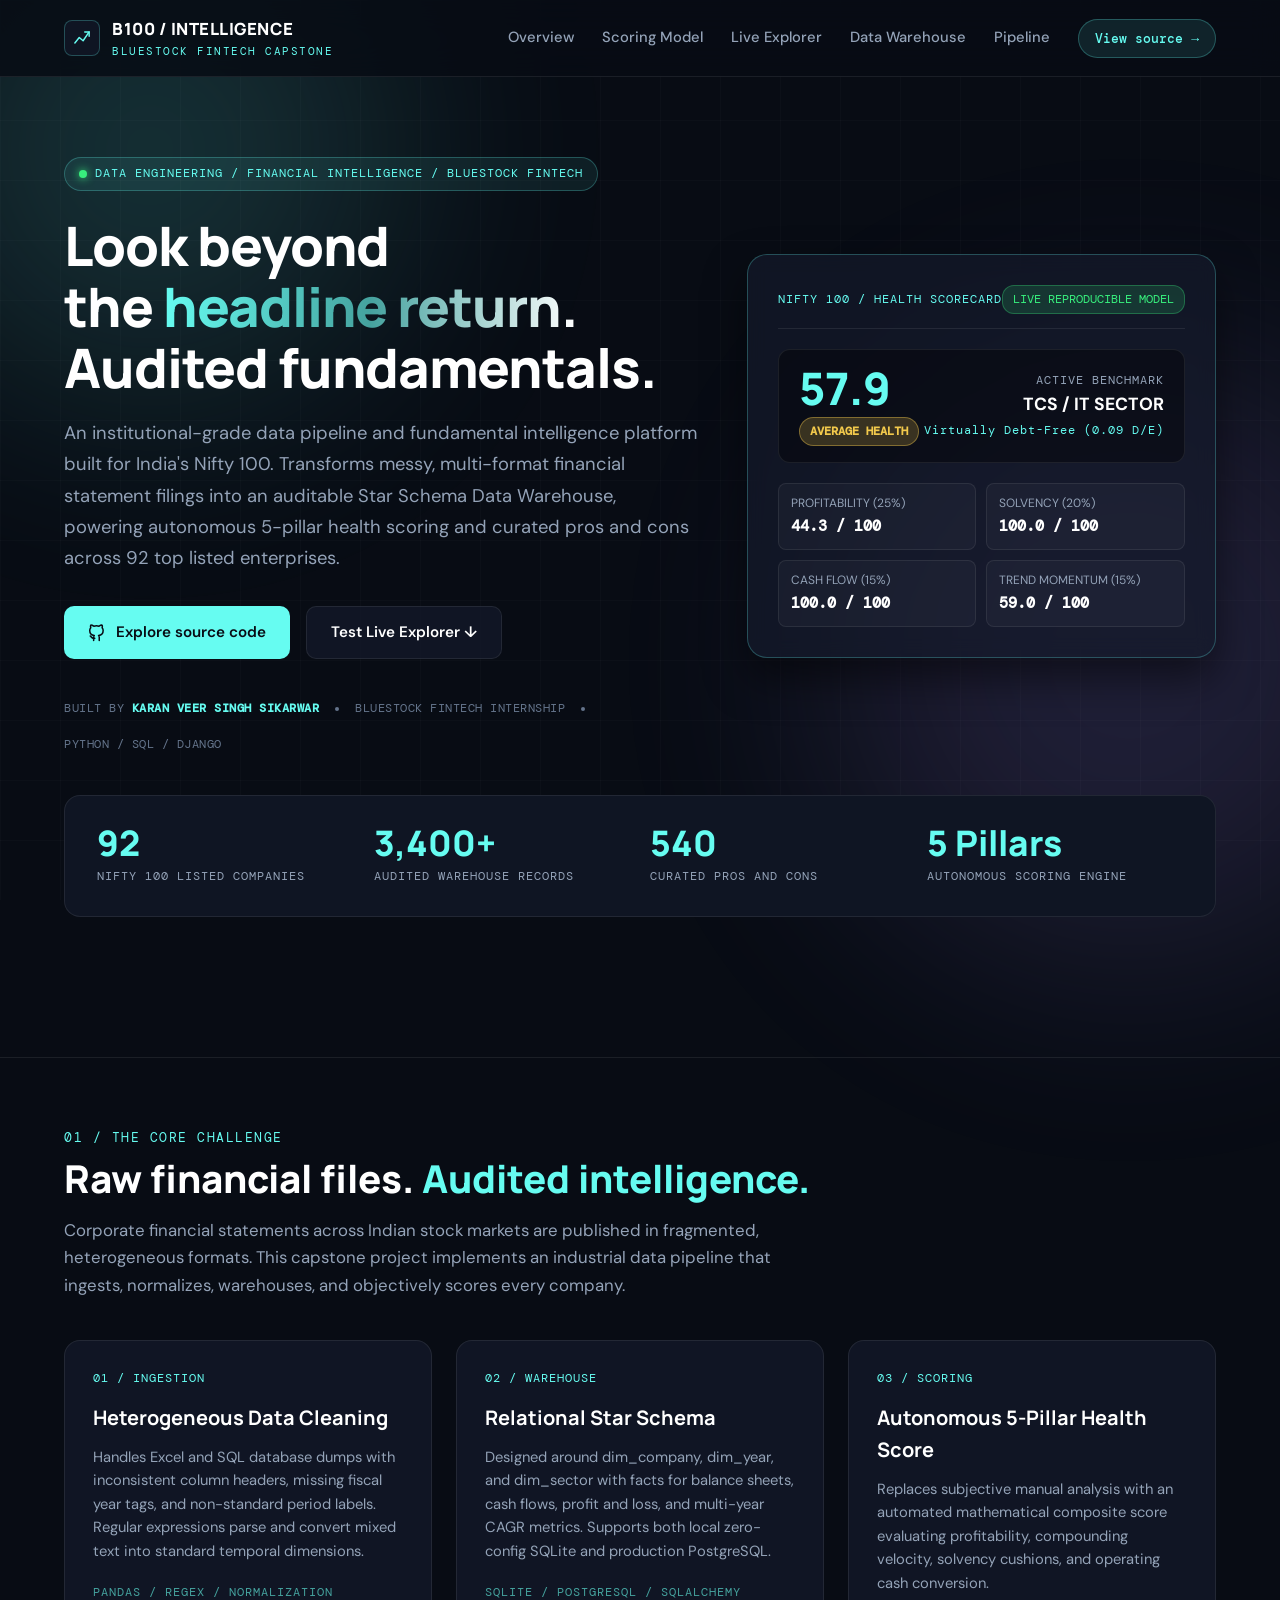
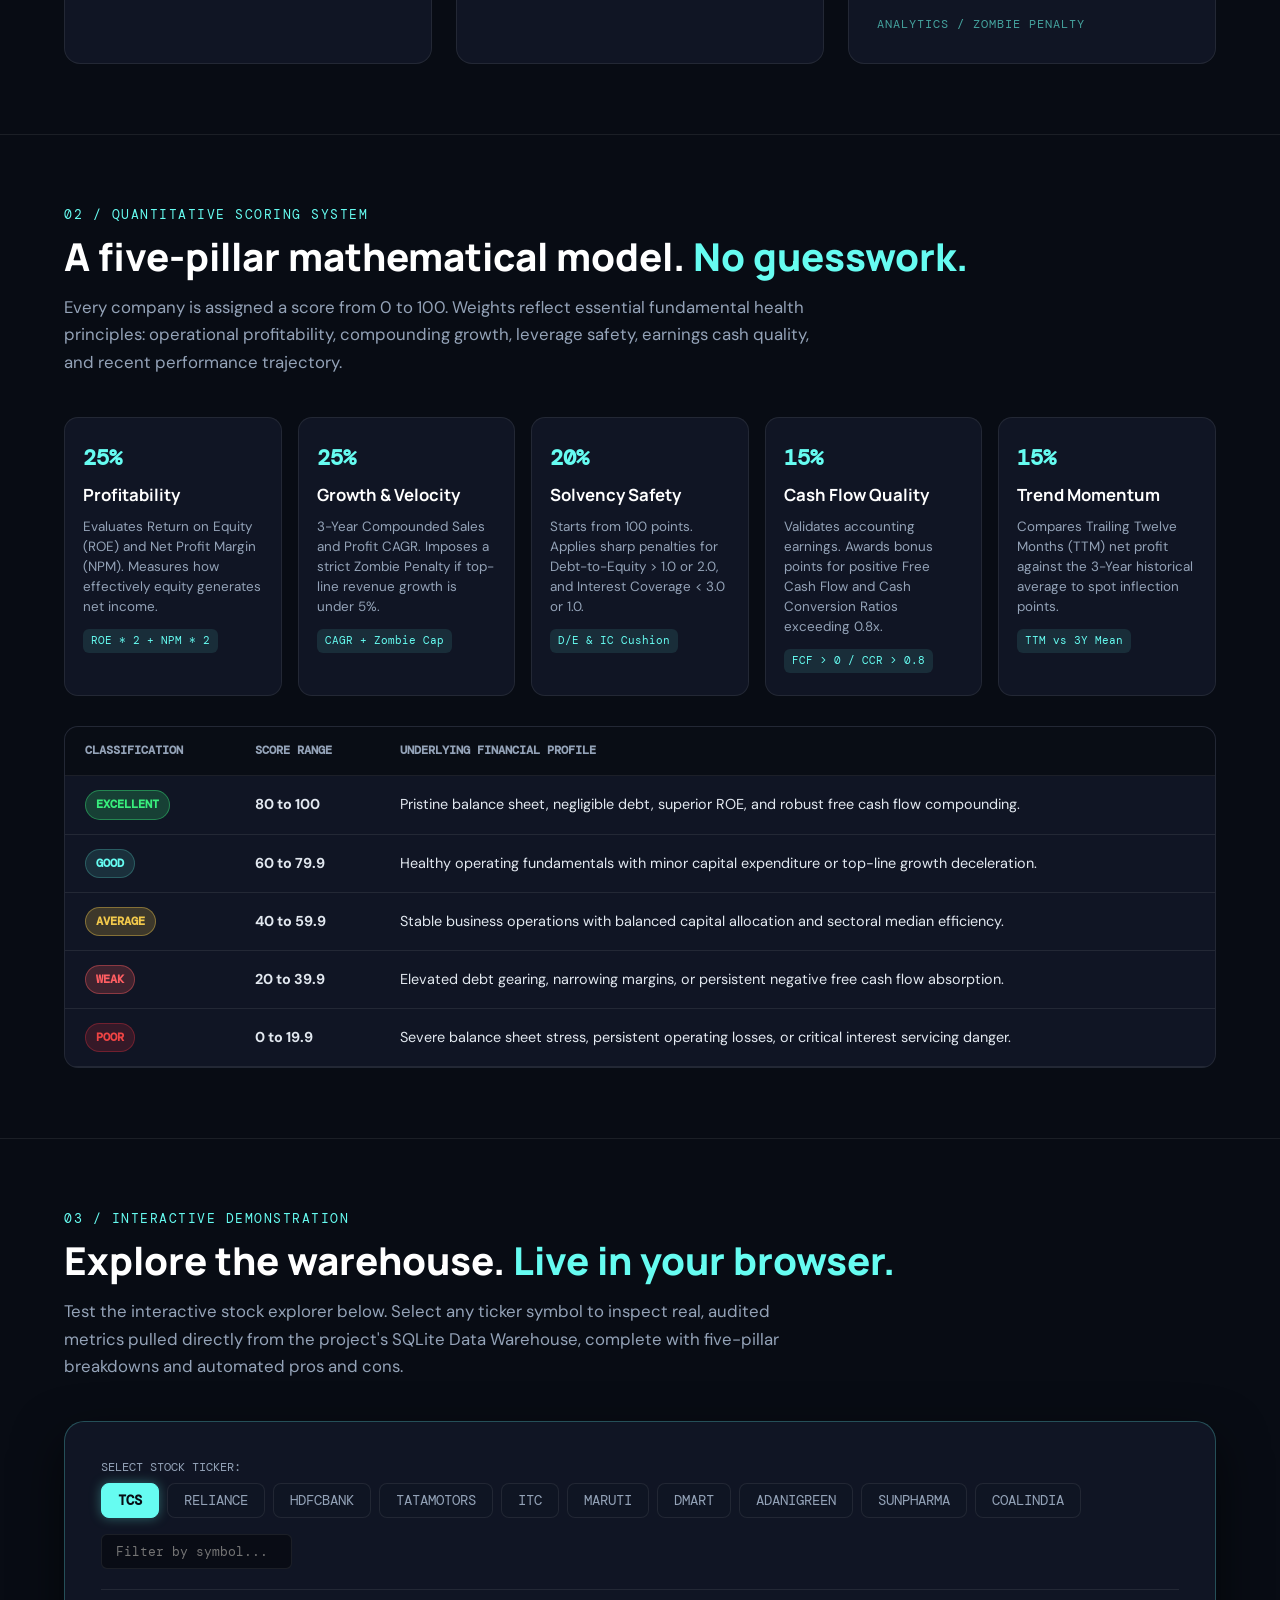
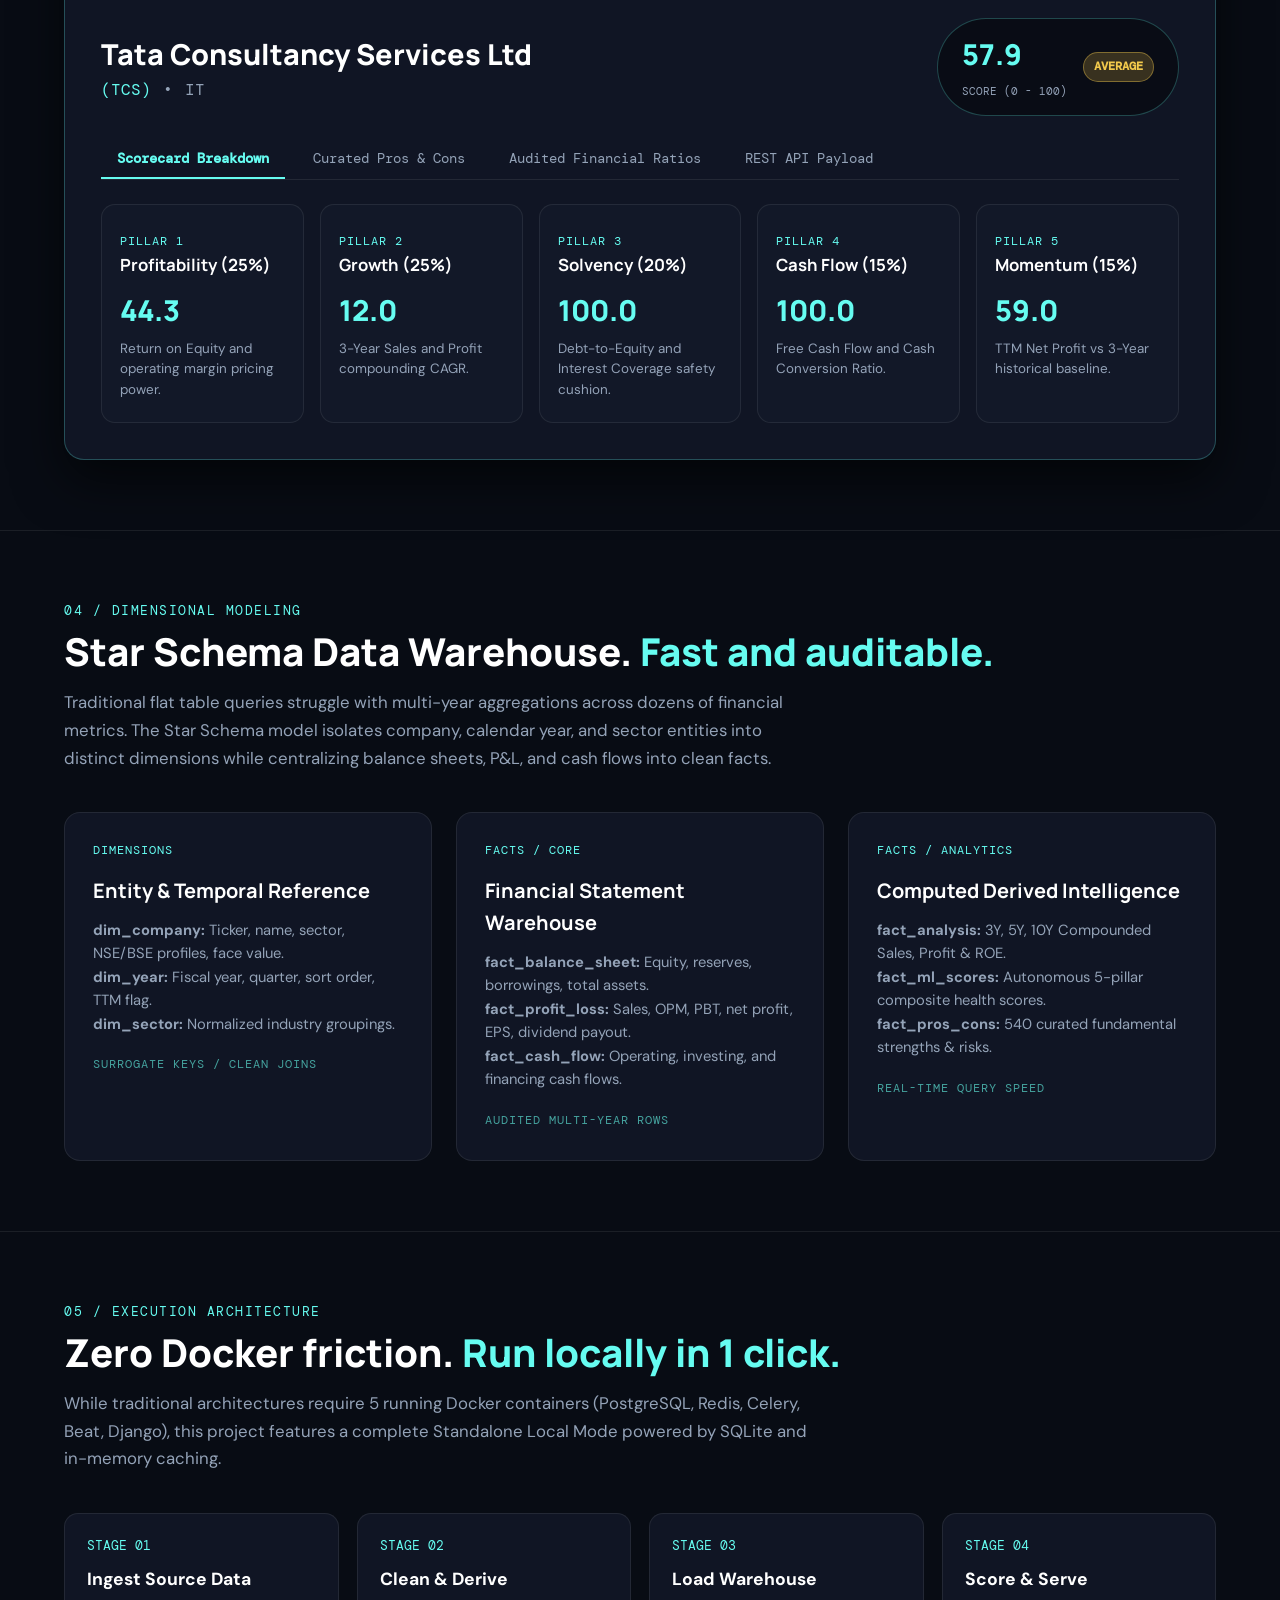
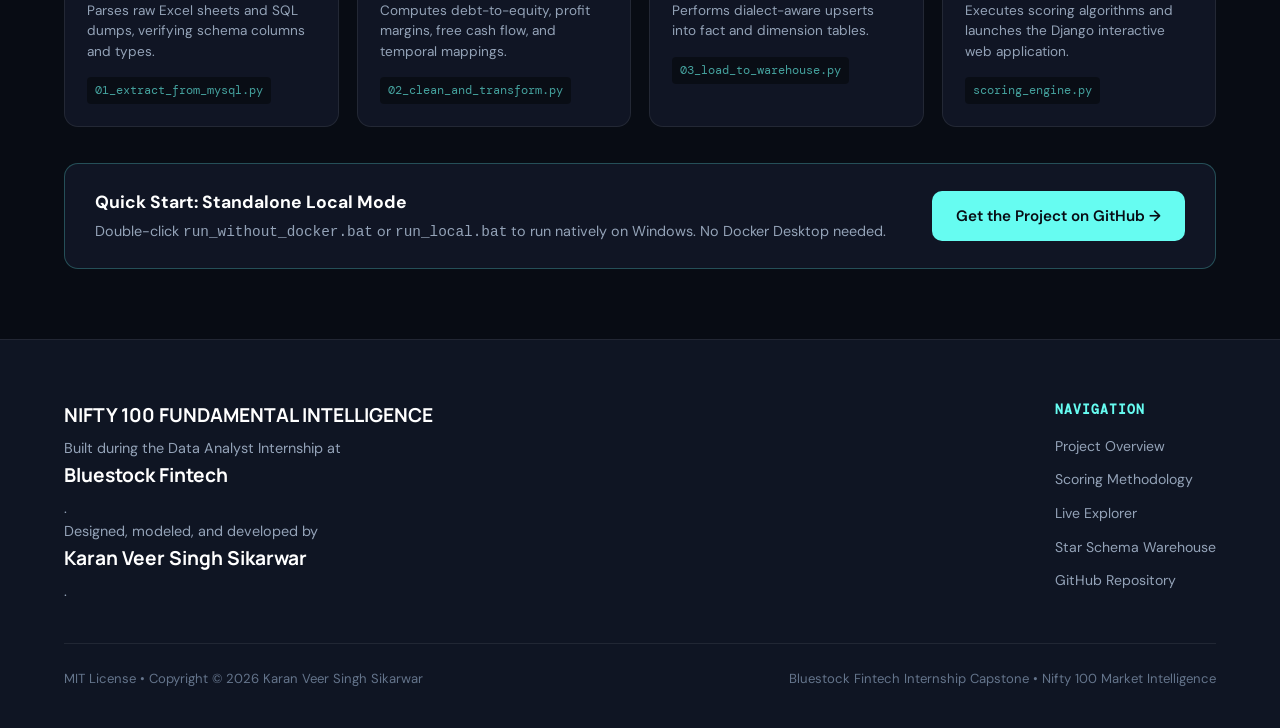
==== index.html @ 09018809 "Add project showcase website with live interactive stock explorer and documentation" ====
<!doctype html>
<html lang="en">
<head>
  <meta charset="utf-8">
  <meta name="viewport" content="width=device-width, initial-scale=1">
  <meta name="theme-color" content="#080c14">
  <meta name="description" content="An institutional-grade data engineering, fundamental analysis, and automated health-scoring platform for Nifty 100 listed companies. Built during the Data Analyst Internship at Bluestock Fintech.">
  <meta property="og:title" content="Nifty 100 Fundamental Intelligence | Karan Veer Singh Sikarwar">
  <meta property="og:description" content="From raw financial statements to audited Star Schema warehouse metrics and autonomous 5-pillar health scoring for top Indian enterprises.">
  <meta property="og:type" content="website">
  <title>Nifty 100 Fundamental Intelligence | Karan Veer Singh Sikarwar</title>
  
  <link rel="icon" type="image/svg+xml" href="favicon.svg">
  <link rel="preconnect" href="https://fonts.googleapis.com">
  <link rel="preconnect" href="https://fonts.gstatic.com" crossorigin>
  <link href="https://fonts.googleapis.com/css2?family=DM+Mono:wght@400;500;700&family=DM+Sans:wght@400;500;600;700&family=Manrope:wght@400;500;600;700;800&display=swap" rel="stylesheet">
  <link rel="stylesheet" href="styles.css">
  <script defer src="script.js"></script>
</head>
<body>
  <div class="ambient ambient-one" aria-hidden="true"></div>
  <div class="ambient ambient-two" aria-hidden="true"></div>
  <div class="grid-overlay" aria-hidden="true"></div>

  <!-- Header -->
  <header class="site-header">
    <div class="shell header-inner">
      <a class="brand" href="#top" aria-label="B100 Intelligence Home">
        <span class="brand-mark" aria-hidden="true">
          <svg viewBox="0 0 40 40" fill="none">
            <path d="M7 29L15 19L22 25L33 9" stroke="currentColor" stroke-width="2.6" stroke-linecap="round" stroke-linejoin="round"/>
            <path d="M25 9H33V17" stroke="currentColor" stroke-width="2.6" stroke-linecap="round" stroke-linejoin="round"/>
          </svg>
        </span>
        <span class="brand-copy">
          <strong>B100 / INTELLIGENCE</strong>
          <small>BLUESTOCK FINTECH CAPSTONE</small>
        </span>
      </a>

      <button class="menu-toggle" type="button" aria-expanded="false" aria-label="Open navigation">
        <span></span><span></span>
      </button>

      <nav id="main-nav" class="main-nav" aria-label="Main navigation">
        <a href="#overview">Overview</a>
        <a href="#scoring">Scoring Model</a>
        <a href="#demo">Live Explorer</a>
        <a href="#warehouse">Data Warehouse</a>
        <a href="#pipeline">Pipeline</a>
        <a class="nav-cta" href="https://github.com/karanveersingh05/Nifty-100-Fundamental-Intelligence" target="_blank" rel="noopener noreferrer">
          View source <span>&rarr;</span>
        </a>
      </nav>
    </div>
  </header>

  <main id="top">
    <!-- Hero Section -->
    <section class="hero">
      <div class="shell hero-grid">
        <div class="hero-copy">
          <div class="eyebrow">
            <span class="status-dot"></span>
            DATA ENGINEERING / FINANCIAL INTELLIGENCE / BLUESTOCK FINTECH
          </div>

          <h1>Look beyond<br>the <em>headline return.</em><br>Audited fundamentals.</h1>

          <p class="hero-lede">
            An institutional-grade data pipeline and fundamental intelligence platform built for India's Nifty 100.
            Transforms messy, multi-format financial statement filings into an auditable Star Schema Data Warehouse,
            powering autonomous 5-pillar health scoring and curated pros and cons across 92 top listed enterprises.
          </p>

          <div class="hero-actions">
            <a class="button button-primary" href="https://github.com/karanveersingh05/Nifty-100-Fundamental-Intelligence" target="_blank" rel="noopener noreferrer">
              <svg width="18" height="18" viewBox="0 0 24 24" fill="none" stroke="currentColor" stroke-width="2" stroke-linecap="round" stroke-linejoin="round" aria-hidden="true">
                <path d="M9 19c-4.3 1.3-4.3-2.5-6-3m12 6v-3.9a3.4 3.4 0 0 0-.9-2.7c3-.3 6.1-1.5 6.1-6.7a5.2 5.2 0 0 0-1.4-3.6 4.8 4.8 0 0 0-.1-3.6s-1.2-.4-3.9 1.4a13.5 13.5 0 0 0-7.1 0C5 1.1 3.8 1.5 3.8 1.5a4.8 4.8 0 0 0-.1 3.6 5.2 5.2 0 0 0-1.4 3.6c0 5.2 3.1 6.4 6.1 6.7a3.4 3.4 0 0 0-.9 2.7V22"/>
              </svg>
              Explore source code
            </a>
            <a class="button button-secondary" href="#demo">
              Test Live Explorer &darr;
            </a>
          </div>

          <div class="hero-meta">
            <span>BUILT BY <strong>KARAN VEER SINGH SIKARWAR</strong></span>
            <span class="meta-divider"></span>
            <span>BLUESTOCK FINTECH INTERNSHIP</span>
            <span class="meta-divider"></span>
            <span>PYTHON / SQL / DJANGO</span>
          </div>
        </div>

        <!-- Hero Visual Preview -->
        <div class="hero-visual" aria-label="Interactive preview card">
          <div class="visual-header">
            <span class="visual-tag">NIFTY 100 / HEALTH SCORECARD</span>
            <span class="visual-badge">LIVE REPRODUCIBLE MODEL</span>
          </div>

          <div class="visual-score-box">
            <div>
              <div class="score-number">57.9</div>
              <span class="label-badge label-average" style="margin-top: 6px;">AVERAGE HEALTH</span>
            </div>
            <div class="score-details" style="text-align: right;">
              <small>ACTIVE BENCHMARK</small>
              <strong>TCS / IT SECTOR</strong>
              <small style="color: var(--accent-cyan); margin-top: 4px;">Virtually Debt-Free (0.09 D/E)</small>
            </div>
          </div>

          <div class="visual-pillars">
            <div class="visual-pillar-item">
              <span>PROFITABILITY (25%)</span>
              <strong>44.3 / 100</strong>
            </div>
            <div class="visual-pillar-item">
              <span>SOLVENCY (20%)</span>
              <strong>100.0 / 100</strong>
            </div>
            <div class="visual-pillar-item">
              <span>CASH FLOW (15%)</span>
              <strong>100.0 / 100</strong>
            </div>
            <div class="visual-pillar-item">
              <span>TREND MOMENTUM (15%)</span>
              <strong>59.0 / 100</strong>
            </div>
          </div>
        </div>
      </div>

      <!-- Proof Strip -->
      <div class="shell">
        <div class="proof-strip">
          <div class="proof-item">
            <strong>92</strong>
            <span>Nifty 100 Listed Companies</span>
          </div>
          <div class="proof-item">
            <strong>3,400+</strong>
            <span>Audited Warehouse Records</span>
          </div>
          <div class="proof-item">
            <strong>540</strong>
            <span>Curated Pros and Cons</span>
          </div>
          <div class="proof-item">
            <strong>5 Pillars</strong>
            <span>Autonomous Scoring Engine</span>
          </div>
        </div>
      </div>
    </section>

    <!-- Section 01: Overview / The Idea -->
    <section id="overview" class="section">
      <div class="shell">
        <span class="section-kicker">01 / The Core Challenge</span>
        <h2 class="section-title">Raw financial files. <em>Audited intelligence.</em></h2>
        <p class="section-intro">
          Corporate financial statements across Indian stock markets are published in fragmented, heterogeneous formats.
          This capstone project implements an industrial data pipeline that ingests, normalizes, warehouses, and objectively scores every company.
        </p>

        <div class="cards-grid">
          <article class="info-card">
            <div class="card-num">01 / INGESTION</div>
            <h3>Heterogeneous Data Cleaning</h3>
            <p>
              Handles Excel and SQL database dumps with inconsistent column headers, missing fiscal year tags, and non-standard period labels.
              Regular expressions parse and convert mixed text into standard temporal dimensions.
            </p>
            <span class="card-foot">PANDAS / REGEX / NORMALIZATION</span>
          </article>

          <article class="info-card">
            <div class="card-num">02 / WAREHOUSE</div>
            <h3>Relational Star Schema</h3>
            <p>
              Designed around dim_company, dim_year, and dim_sector with facts for balance sheets, cash flows, profit and loss, and multi-year CAGR metrics.
              Supports both local zero-config SQLite and production PostgreSQL.
            </p>
            <span class="card-foot">SQLITE / POSTGRESQL / SQLALCHEMY</span>
          </article>

          <article class="info-card">
            <div class="card-num">03 / SCORING</div>
            <h3>Autonomous 5-Pillar Health Score</h3>
            <p>
              Replaces subjective manual analysis with an automated mathematical composite score evaluating profitability, compounding velocity, solvency cushions, and operating cash conversion.
            </p>
            <span class="card-foot">ANALYTICS / ZOMBIE PENALTY</span>
          </article>
        </div>
      </div>
    </section>

    <!-- Section 02: Scoring Model -->
    <section id="scoring" class="section">
      <div class="shell">
        <span class="section-kicker">02 / Quantitative Scoring System</span>
        <h2 class="section-title">A five-pillar mathematical model. <em>No guesswork.</em></h2>
        <p class="section-intro">
          Every company is assigned a score from 0 to 100. Weights reflect essential fundamental health principles:
          operational profitability, compounding growth, leverage safety, earnings cash quality, and recent performance trajectory.
        </p>

        <div class="pillars-showcase">
          <div class="pillar-card">
            <div class="pillar-weight">25%</div>
            <h4>Profitability</h4>
            <p>Evaluates Return on Equity (ROE) and Net Profit Margin (NPM). Measures how effectively equity generates net income.</p>
            <span class="pillar-badge">ROE * 2 + NPM * 2</span>
          </div>

          <div class="pillar-card">
            <div class="pillar-weight">25%</div>
            <h4>Growth & Velocity</h4>
            <p>3-Year Compounded Sales and Profit CAGR. Imposes a strict Zombie Penalty if top-line revenue growth is under 5%.</p>
            <span class="pillar-badge">CAGR + Zombie Cap</span>
          </div>

          <div class="pillar-card">
            <div class="pillar-weight">20%</div>
            <h4>Solvency Safety</h4>
            <p>Starts from 100 points. Applies sharp penalties for Debt-to-Equity &gt; 1.0 or 2.0, and Interest Coverage &lt; 3.0 or 1.0.</p>
            <span class="pillar-badge">D/E &amp; IC Cushion</span>
          </div>

          <div class="pillar-card">
            <div class="pillar-weight">15%</div>
            <h4>Cash Flow Quality</h4>
            <p>Validates accounting earnings. Awards bonus points for positive Free Cash Flow and Cash Conversion Ratios exceeding 0.8x.</p>
            <span class="pillar-badge">FCF &gt; 0 / CCR &gt; 0.8</span>
          </div>

          <div class="pillar-card">
            <div class="pillar-weight">15%</div>
            <h4>Trend Momentum</h4>
            <p>Compares Trailing Twelve Months (TTM) net profit against the 3-Year historical average to spot inflection points.</p>
            <span class="pillar-badge">TTM vs 3Y Mean</span>
          </div>
        </div>

        <!-- Classification Table -->
        <div class="bands-table-shell">
          <table class="bands-table">
            <thead>
              <tr>
                <th>Classification</th>
                <th>Score Range</th>
                <th>Underlying Financial Profile</th>
              </tr>
            </thead>
            <tbody>
              <tr>
                <td><span class="label-badge label-excellent">EXCELLENT</span></td>
                <td><strong>80 to 100</strong></td>
                <td>Pristine balance sheet, negligible debt, superior ROE, and robust free cash flow compounding.</td>
              </tr>
              <tr>
                <td><span class="label-badge label-good">GOOD</span></td>
                <td><strong>60 to 79.9</strong></td>
                <td>Healthy operating fundamentals with minor capital expenditure or top-line growth deceleration.</td>
              </tr>
              <tr>
                <td><span class="label-badge label-average">AVERAGE</span></td>
                <td><strong>40 to 59.9</strong></td>
                <td>Stable business operations with balanced capital allocation and sectoral median efficiency.</td>
              </tr>
              <tr>
                <td><span class="label-badge label-weak">WEAK</span></td>
                <td><strong>20 to 39.9</strong></td>
                <td>Elevated debt gearing, narrowing margins, or persistent negative free cash flow absorption.</td>
              </tr>
              <tr>
                <td><span class="label-badge label-poor">POOR</span></td>
                <td><strong>0 to 19.9</strong></td>
                <td>Severe balance sheet stress, persistent operating losses, or critical interest servicing danger.</td>
              </tr>
            </tbody>
          </table>
        </div>
      </div>
    </section>

    <!-- Section 03: Live Explorer & Demo -->
    <section id="demo" class="section">
      <div class="shell">
        <span class="section-kicker">03 / Interactive Demonstration</span>
        <h2 class="section-title">Explore the warehouse. <em>Live in your browser.</em></h2>
        <p class="section-intro">
          Test the interactive stock explorer below. Select any ticker symbol to inspect real, audited metrics pulled directly
          from the project's SQLite Data Warehouse, complete with five-pillar breakdowns and automated pros and cons.
        </p>

        <div class="explorer-box">
          <div class="explorer-controls">
            <div>
              <span style="font-family: var(--font-mono); font-size: 0.75rem; color: var(--text-muted); display: block; margin-bottom: 6px;">SELECT STOCK TICKER:</span>
              <div class="stock-selector-buttons">
                <button type="button" class="stock-btn is-active" data-symbol="TCS">TCS</button>
                <button type="button" class="stock-btn" data-symbol="RELIANCE">RELIANCE</button>
                <button type="button" class="stock-btn" data-symbol="HDFCBANK">HDFCBANK</button>
                <button type="button" class="stock-btn" data-symbol="TATAMOTORS">TATAMOTORS</button>
                <button type="button" class="stock-btn" data-symbol="ITC">ITC</button>
                <button type="button" class="stock-btn" data-symbol="MARUTI">MARUTI</button>
                <button type="button" class="stock-btn" data-symbol="DMART">DMART</button>
                <button type="button" class="stock-btn" data-symbol="ADANIGREEN">ADANIGREEN</button>
                <button type="button" class="stock-btn" data-symbol="SUNPHARMA">SUNPHARMA</button>
                <button type="button" class="stock-btn" data-symbol="COALINDIA">COALINDIA</button>
              </div>
            </div>
            <div>
              <input type="text" id="stock-quick-search" placeholder="Filter by symbol..." style="background: rgba(0,0,0,0.4); border: 1px solid var(--border-subtle); color: #fff; padding: 8px 14px; border-radius: 6px; font-family: var(--font-mono); font-size: 0.8rem;">
            </div>
          </div>

          <!-- Stock Dynamic Header -->
          <div class="stock-headline">
            <div class="stock-title">
              <h3 id="stock-name">Tata Consultancy Services Ltd</h3>
              <div>
                <span id="stock-symbol">(TCS)</span>
                <span style="color: var(--text-muted); margin: 0 8px;">&bull;</span>
                <span id="stock-sector" style="color: var(--text-muted);">IT</span>
              </div>
            </div>
            <div class="stock-score-chip">
              <div>
                <div class="chip-val" id="stock-score">57.9</div>
                <span style="font-family: var(--font-mono); font-size: 0.7rem; color: var(--text-muted);">SCORE (0 - 100)</span>
              </div>
              <div>
                <span id="stock-badge" class="label-badge label-average">AVERAGE</span>
              </div>
            </div>
          </div>

          <!-- Tabs -->
          <div class="explorer-tabs">
            <button type="button" class="tab-btn is-active" data-tab="scorecard">Scorecard Breakdown</button>
            <button type="button" class="tab-btn" data-tab="proscons">Curated Pros &amp; Cons</button>
            <button type="button" class="tab-btn" data-tab="metrics">Audited Financial Ratios</button>
            <button type="button" class="tab-btn" data-tab="json">REST API Payload</button>
          </div>

          <!-- Tab 1: Scorecard -->
          <div id="pane-scorecard" class="tab-pane is-active">
            <div class="pillars-showcase" style="margin-bottom: 0;">
              <div class="pillar-card">
                <span class="card-num">PILLAR 1</span>
                <h4>Profitability (25%)</h4>
                <div style="font-family: var(--font-heading); font-size: 1.8rem; font-weight: 800; color: var(--accent-cyan);" id="score-prof">44.3</div>
                <p style="margin-top: 6px;">Return on Equity and operating margin pricing power.</p>
              </div>

              <div class="pillar-card">
                <span class="card-num">PILLAR 2</span>
                <h4>Growth (25%)</h4>
                <div style="font-family: var(--font-heading); font-size: 1.8rem; font-weight: 800; color: var(--accent-cyan);" id="score-grow">12.0</div>
                <p style="margin-top: 6px;">3-Year Sales and Profit compounding CAGR.</p>
              </div>

              <div class="pillar-card">
                <span class="card-num">PILLAR 3</span>
                <h4>Solvency (20%)</h4>
                <div style="font-family: var(--font-heading); font-size: 1.8rem; font-weight: 800; color: var(--accent-cyan);" id="score-lev">100.0</div>
                <p style="margin-top: 6px;">Debt-to-Equity and Interest Coverage safety cushion.</p>
              </div>

              <div class="pillar-card">
                <span class="card-num">PILLAR 4</span>
                <h4>Cash Flow (15%)</h4>
                <div style="font-family: var(--font-heading); font-size: 1.8rem; font-weight: 800; color: var(--accent-cyan);" id="score-cash">100.0</div>
                <p style="margin-top: 6px;">Free Cash Flow and Cash Conversion Ratio.</p>
              </div>

              <div class="pillar-card">
                <span class="card-num">PILLAR 5</span>
                <h4>Momentum (15%)</h4>
                <div style="font-family: var(--font-heading); font-size: 1.8rem; font-weight: 800; color: var(--accent-cyan);" id="score-trend">59.0</div>
                <p style="margin-top: 6px;">TTM Net Profit vs 3-Year historical baseline.</p>
              </div>
            </div>
          </div>

          <!-- Tab 2: Pros & Cons -->
          <div id="pane-proscons" class="tab-pane">
            <div class="pro-con-grid">
              <div class="pro-column">
                <h4>Fundamental Strengths (Pros)</h4>
                <ul id="pros-list" class="pro-con-list">
                  <!-- Populated dynamically via JS -->
                </ul>
              </div>
              <div class="con-column">
                <h4>Fundamental Risks (Cons)</h4>
                <ul id="cons-list" class="pro-con-list">
                  <!-- Populated dynamically via JS -->
                </ul>
              </div>
            </div>
          </div>

          <!-- Tab 3: Audited Metrics -->
          <div id="pane-metrics" class="tab-pane">
            <div class="metrics-grid-row">
              <div class="metric-box">
                <small>Gross Sales Revenue</small>
                <strong id="metric-sales">₹240,893 Cr</strong>
              </div>
              <div class="metric-box">
                <small>Net Annual Profit</small>
                <strong id="metric-profit">₹46,099 Cr</strong>
              </div>
              <div class="metric-box">
                <small>Net Profit Margin</small>
                <strong id="metric-npm">19.1%</strong>
              </div>
              <div class="metric-box">
                <small>Debt to Equity Ratio</small>
                <strong id="metric-dte">0.09</strong>
              </div>
            </div>
            <p style="font-size: 0.85rem; color: var(--text-muted); font-family: var(--font-mono); margin-bottom: 0;">
              Audited data directly reconciles with fact_balance_sheet, fact_profit_loss, and fact_cash_flow.
            </p>
          </div>

          <!-- Tab 4: JSON API -->
          <div id="pane-json" class="tab-pane">
            <pre class="code-preview"><code id="json-preview">{/* Dynamic API Response */}</code></pre>
          </div>
        </div>
      </div>
    </section>

    <!-- Section 04: Data Warehouse Architecture -->
    <section id="warehouse" class="section">
      <div class="shell">
        <span class="section-kicker">04 / Dimensional Modeling</span>
        <h2 class="section-title">Star Schema Data Warehouse. <em>Fast and auditable.</em></h2>
        <p class="section-intro">
          Traditional flat table queries struggle with multi-year aggregations across dozens of financial metrics.
          The Star Schema model isolates company, calendar year, and sector entities into distinct dimensions while centralizing balance sheets, P&amp;L, and cash flows into clean facts.
        </p>

        <div class="cards-grid">
          <article class="info-card">
            <div class="card-num">DIMENSIONS</div>
            <h3>Entity &amp; Temporal Reference</h3>
            <p>
              <strong>dim_company:</strong> Ticker, name, sector, NSE/BSE profiles, face value.<br>
              <strong>dim_year:</strong> Fiscal year, quarter, sort order, TTM flag.<br>
              <strong>dim_sector:</strong> Normalized industry groupings.
            </p>
            <span class="card-foot">SURROGATE KEYS / CLEAN JOINS</span>
          </article>

          <article class="info-card">
            <div class="card-num">FACTS / CORE</div>
            <h3>Financial Statement Warehouse</h3>
            <p>
              <strong>fact_balance_sheet:</strong> Equity, reserves, borrowings, total assets.<br>
              <strong>fact_profit_loss:</strong> Sales, OPM, PBT, net profit, EPS, dividend payout.<br>
              <strong>fact_cash_flow:</strong> Operating, investing, and financing cash flows.
            </p>
            <span class="card-foot">AUDITED MULTI-YEAR ROWS</span>
          </article>

          <article class="info-card">
            <div class="card-num">FACTS / ANALYTICS</div>
            <h3>Computed Derived Intelligence</h3>
            <p>
              <strong>fact_analysis:</strong> 3Y, 5Y, 10Y Compounded Sales, Profit &amp; ROE.<br>
              <strong>fact_ml_scores:</strong> Autonomous 5-pillar composite health scores.<br>
              <strong>fact_pros_cons:</strong> 540 curated fundamental strengths &amp; risks.
            </p>
            <span class="card-foot">REAL-TIME QUERY SPEED</span>
          </article>
        </div>
      </div>
    </section>

    <!-- Section 05: Pipeline & Dual Run Modes -->
    <section id="pipeline" class="section">
      <div class="shell">
        <span class="section-kicker">05 / Execution Architecture</span>
        <h2 class="section-title">Zero Docker friction. <em>Run locally in 1 click.</em></h2>
        <p class="section-intro">
          While traditional architectures require 5 running Docker containers (PostgreSQL, Redis, Celery, Beat, Django),
          this project features a complete Standalone Local Mode powered by SQLite and in-memory caching.
        </p>

        <div class="pipeline-steps">
          <div class="step-card">
            <div class="step-num">STAGE 01</div>
            <h4>Ingest Source Data</h4>
            <p>Parses raw Excel sheets and SQL dumps, verifying schema columns and types.</p>
            <span class="step-code">01_extract_from_mysql.py</span>
          </div>

          <div class="step-card">
            <div class="step-num">STAGE 02</div>
            <h4>Clean &amp; Derive</h4>
            <p>Computes debt-to-equity, profit margins, free cash flow, and temporal mappings.</p>
            <span class="step-code">02_clean_and_transform.py</span>
          </div>

          <div class="step-card">
            <div class="step-num">STAGE 03</div>
            <h4>Load Warehouse</h4>
            <p>Performs dialect-aware upserts into fact and dimension tables.</p>
            <span class="step-code">03_load_to_warehouse.py</span>
          </div>

          <div class="step-card">
            <div class="step-num">STAGE 04</div>
            <h4>Score &amp; Serve</h4>
            <p>Executes scoring algorithms and launches the Django interactive web application.</p>
            <span class="step-code">scoring_engine.py</span>
          </div>
        </div>

        <div style="margin-top: 36px; background: var(--bg-card); border: 1px solid var(--border-accent); border-radius: 14px; padding: 24px 30px; display: flex; flex-wrap: wrap; align-items: center; justify-content: space-between; gap: 20px;">
          <div>
            <h4 style="color: #fff; margin-bottom: 4px; font-size: 1.1rem;">Quick Start: Standalone Local Mode</h4>
            <p style="color: var(--text-muted); font-size: 0.9rem; margin-bottom: 0;">
              Double-click <code>run_without_docker.bat</code> or <code>run_local.bat</code> to run natively on Windows. No Docker Desktop needed.
            </p>
          </div>
          <a class="button button-primary" href="https://github.com/karanveersingh05/Nifty-100-Fundamental-Intelligence" target="_blank" rel="noopener noreferrer">
            Get the Project on GitHub &rarr;
          </a>
        </div>
      </div>
    </section>
  </main>

  <!-- Footer -->
  <footer class="site-footer">
    <div class="shell">
      <div class="footer-top">
        <div class="footer-brand">
          <strong>NIFTY 100 FUNDAMENTAL INTELLIGENCE</strong>
          <p>
            Built during the Data Analyst Internship at <strong>Bluestock Fintech</strong>.<br>
            Designed, modeled, and developed by <strong>Karan Veer Singh Sikarwar</strong>.
          </p>
        </div>
        <div class="footer-links">
          <h5>Navigation</h5>
          <ul>
            <li><a href="#overview">Project Overview</a></li>
            <li><a href="#scoring">Scoring Methodology</a></li>
            <li><a href="#demo">Live Explorer</a></li>
            <li><a href="#warehouse">Star Schema Warehouse</a></li>
            <li><a href="https://github.com/karanveersingh05/Nifty-100-Fundamental-Intelligence" target="_blank" rel="noopener noreferrer">GitHub Repository</a></li>
          </ul>
        </div>
      </div>

      <div class="footer-bottom">
        <div>MIT License &bull; Copyright &copy; 2026 Karan Veer Singh Sikarwar</div>
        <div>Bluestock Fintech Internship Capstone &bull; Nifty 100 Market Intelligence</div>
      </div>
    </div>
  </footer>
</body>
</html>
---- styles.css ----
:root {
  --bg-primary: #080c14;
  --bg-secondary: #0f1523;
  --bg-card: rgba(20, 27, 43, 0.7);
  --bg-card-hover: rgba(28, 38, 60, 0.85);
  --border-subtle: rgba(255, 255, 255, 0.08);
  --border-accent: rgba(102, 252, 241, 0.25);
  
  --accent-cyan: #66fcf1;
  --accent-teal: #45a29e;
  --accent-green: #38ef7d;
  --accent-gold: #f2c94c;
  --accent-red: #ff5e62;
  --accent-purple: #a78bfa;

  --text-main: #e2e8f0;
  --text-muted: #94a3b8;
  --text-subtle: #64748b;
  --text-light: #ffffff;

  --font-mono: 'DM Mono', monospace;
  --font-sans: 'DM Sans', sans-serif;
  --font-heading: 'Manrope', sans-serif;
}

*, *::before, *::after {
  box-sizing: border-box;
  margin: 0;
  padding: 0;
}

html {
  scroll-behavior: smooth;
  color-scheme: dark;
}

body {
  background-color: var(--bg-primary);
  color: var(--text-main);
  font-family: var(--font-sans);
  line-height: 1.6;
  overflow-x: hidden;
  position: relative;
  min-height: 100vh;
}

/* Ambient Backdrops */
.ambient {
  position: fixed;
  border-radius: 50%;
  pointer-events: none;
  filter: blur(120px);
  z-index: 0;
  opacity: 0.15;
}
.ambient-one {
  width: 500px;
  height: 500px;
  background: var(--accent-cyan);
  top: -100px;
  left: -100px;
}
.ambient-two {
  width: 600px;
  height: 600px;
  background: var(--accent-purple);
  top: 40%;
  right: -150px;
}
.grid-overlay {
  position: fixed;
  top: 0;
  left: 0;
  right: 0;
  bottom: 0;
  background-image: 
    linear-gradient(rgba(255, 255, 255, 0.02) 1px, transparent 1px),
    linear-gradient(90deg, rgba(255, 255, 255, 0.02) 1px, transparent 1px);
  background-size: 60px 60px;
  pointer-events: none;
  z-index: 0;
}

.shell {
  max-width: 1200px;
  margin: 0 auto;
  padding: 0 24px;
  position: relative;
  z-index: 1;
}

/* Header */
.site-header {
  position: sticky;
  top: 0;
  z-index: 100;
  background: rgba(8, 12, 20, 0.85);
  backdrop-filter: blur(16px);
  border-bottom: 1px solid var(--border-subtle);
  padding: 16px 0;
}
.header-inner {
  display: flex;
  align-items: center;
  justify-content: space-between;
}
.brand {
  display: flex;
  align-items: center;
  gap: 12px;
  text-decoration: none;
  color: inherit;
}
.brand-mark {
  width: 36px;
  height: 36px;
  background: var(--bg-secondary);
  border: 1px solid var(--border-accent);
  border-radius: 8px;
  display: flex;
  align-items: center;
  justify-content: center;
  color: var(--accent-cyan);
}
.brand-mark svg {
  width: 22px;
  height: 22px;
}
.brand-copy strong {
  display: block;
  font-family: var(--font-heading);
  font-size: 1.05rem;
  font-weight: 800;
  letter-spacing: 0.5px;
  color: var(--text-light);
}
.brand-copy small {
  display: block;
  font-family: var(--font-mono);
  font-size: 0.68rem;
  letter-spacing: 1.5px;
  color: var(--accent-cyan);
}

.main-nav {
  display: flex;
  align-items: center;
  gap: 28px;
}
.main-nav a {
  text-decoration: none;
  color: var(--text-muted);
  font-size: 0.92rem;
  font-weight: 500;
  transition: color 0.2s;
}
.main-nav a:hover {
  color: var(--accent-cyan);
}
.nav-cta {
  background: rgba(102, 252, 241, 0.1);
  border: 1px solid var(--border-accent);
  color: var(--accent-cyan) !important;
  padding: 8px 16px;
  border-radius: 20px;
  font-family: var(--font-mono);
  font-size: 0.82rem !important;
  font-weight: 600;
  transition: all 0.2s ease;
}
.nav-cta:hover {
  background: var(--accent-cyan);
  color: var(--bg-primary) !important;
  box-shadow: 0 0 16px rgba(102, 252, 241, 0.4);
}

.menu-toggle {
  display: none;
  background: transparent;
  border: 1px solid var(--border-subtle);
  border-radius: 6px;
  padding: 8px;
  cursor: pointer;
  color: var(--text-main);
}
.menu-toggle span {
  display: block;
  width: 20px;
  height: 2px;
  background: currentColor;
  margin: 4px 0;
  transition: 0.2s;
}

/* Hero Section */
.hero {
  padding: 80px 0 60px;
}
.hero-grid {
  display: grid;
  grid-template-columns: 1.15fr 0.85fr;
  gap: 48px;
  align-items: center;
}
.eyebrow {
  display: inline-flex;
  align-items: center;
  gap: 8px;
  background: rgba(102, 252, 241, 0.08);
  border: 1px solid var(--border-accent);
  padding: 6px 14px;
  border-radius: 50px;
  font-family: var(--font-mono);
  font-size: 0.78rem;
  letter-spacing: 1px;
  color: var(--accent-cyan);
  margin-bottom: 24px;
}
.status-dot {
  width: 8px;
  height: 8px;
  background: var(--accent-green);
  border-radius: 50%;
  box-shadow: 0 0 8px var(--accent-green);
}
.hero h1 {
  font-family: var(--font-heading);
  font-size: 3.4rem;
  font-weight: 800;
  line-height: 1.12;
  letter-spacing: -1px;
  color: var(--text-light);
  margin-bottom: 20px;
}
.hero h1 em {
  font-style: normal;
  background: linear-gradient(90deg, var(--accent-cyan), var(--accent-teal), #ffffff);
  -webkit-background-clip: text;
  -webkit-text-fill-color: transparent;
}
.hero-lede {
  font-size: 1.15rem;
  color: var(--text-muted);
  line-height: 1.7;
  margin-bottom: 32px;
}
.hero-actions {
  display: flex;
  flex-wrap: wrap;
  gap: 16px;
  margin-bottom: 40px;
}
.button {
  display: inline-flex;
  align-items: center;
  gap: 10px;
  padding: 13px 24px;
  border-radius: 10px;
  font-size: 0.95rem;
  font-weight: 600;
  text-decoration: none;
  cursor: pointer;
  transition: all 0.25s ease;
}
.button-primary {
  background: var(--accent-cyan);
  color: var(--bg-primary);
}
.button-primary:hover {
  background: #fff;
  box-shadow: 0 0 20px rgba(102, 252, 241, 0.4);
  transform: translateY(-2px);
}
.button-secondary {
  background: var(--bg-card);
  border: 1px solid var(--border-subtle);
  color: var(--text-light);
}
.button-secondary:hover {
  background: var(--bg-card-hover);
  border-color: var(--border-accent);
  transform: translateY(-2px);
}

.hero-meta {
  display: flex;
  flex-wrap: wrap;
  align-items: center;
  gap: 16px;
  font-family: var(--font-mono);
  font-size: 0.78rem;
  color: var(--text-subtle);
  letter-spacing: 0.5px;
}
.meta-divider {
  width: 4px;
  height: 4px;
  background: var(--text-subtle);
  border-radius: 50%;
}
.hero-meta strong {
  color: var(--accent-cyan);
}

/* Hero Visual Card */
.hero-visual {
  background: var(--bg-card);
  border: 1px solid var(--border-accent);
  border-radius: 20px;
  padding: 30px;
  box-shadow: 0 20px 40px rgba(0, 0, 0, 0.5);
  backdrop-filter: blur(10px);
}
.visual-header {
  display: flex;
  justify-content: space-between;
  align-items: center;
  margin-bottom: 20px;
  padding-bottom: 14px;
  border-bottom: 1px solid var(--border-subtle);
}
.visual-tag {
  font-family: var(--font-mono);
  font-size: 0.75rem;
  letter-spacing: 1px;
  color: var(--accent-cyan);
}
.visual-badge {
  font-family: var(--font-mono);
  font-size: 0.75rem;
  background: rgba(56, 239, 125, 0.15);
  border: 1px solid rgba(56, 239, 125, 0.3);
  color: var(--accent-green);
  padding: 4px 10px;
  border-radius: 12px;
}
.visual-score-box {
  display: flex;
  align-items: center;
  justify-content: space-between;
  background: rgba(0, 0, 0, 0.4);
  border-radius: 12px;
  padding: 16px 20px;
  margin-bottom: 20px;
  border: 1px solid var(--border-subtle);
}
.score-number {
  font-family: var(--font-heading);
  font-size: 2.8rem;
  font-weight: 800;
  color: var(--accent-cyan);
  line-height: 1;
}
.score-details small {
  display: block;
  font-family: var(--font-mono);
  font-size: 0.72rem;
  color: var(--text-muted);
  letter-spacing: 1px;
}
.score-details strong {
  font-size: 1.1rem;
  color: #fff;
}
.visual-pillars {
  display: grid;
  grid-template-columns: repeat(2, 1fr);
  gap: 10px;
}
.visual-pillar-item {
  background: rgba(255, 255, 255, 0.03);
  border: 1px solid var(--border-subtle);
  border-radius: 8px;
  padding: 10px 12px;
}
.visual-pillar-item span {
  display: block;
  font-size: 0.75rem;
  color: var(--text-muted);
}
.visual-pillar-item strong {
  font-family: var(--font-mono);
  font-size: 0.95rem;
  color: var(--text-light);
}

/* Proof Strip */
.proof-strip {
  display: grid;
  grid-template-columns: repeat(4, 1fr);
  gap: 20px;
  margin-top: 40px;
  margin-bottom: 80px;
  background: var(--bg-secondary);
  border: 1px solid var(--border-subtle);
  border-radius: 16px;
  padding: 28px 32px;
}
.proof-item strong {
  display: block;
  font-family: var(--font-heading);
  font-size: 2.2rem;
  font-weight: 800;
  color: var(--accent-cyan);
  line-height: 1.1;
}
.proof-item span {
  font-family: var(--font-mono);
  font-size: 0.78rem;
  letter-spacing: 1px;
  color: var(--text-muted);
  text-transform: uppercase;
}

/* Section Common */
.section {
  padding: 70px 0;
  border-top: 1px solid var(--border-subtle);
}
.section-kicker {
  font-family: var(--font-mono);
  font-size: 0.8rem;
  letter-spacing: 1.5px;
  color: var(--accent-cyan);
  text-transform: uppercase;
  display: block;
  margin-bottom: 8px;
}
.section-title {
  font-family: var(--font-heading);
  font-size: 2.4rem;
  font-weight: 800;
  color: var(--text-light);
  line-height: 1.2;
  margin-bottom: 14px;
}
.section-title em {
  font-style: normal;
  color: var(--accent-cyan);
}
.section-intro {
  font-size: 1.05rem;
  color: var(--text-muted);
  max-width: 760px;
  line-height: 1.65;
  margin-bottom: 40px;
}

/* Grid Cards */
.cards-grid {
  display: grid;
  grid-template-columns: repeat(3, 1fr);
  gap: 24px;
}
.info-card {
  background: var(--bg-card);
  border: 1px solid var(--border-subtle);
  border-radius: 16px;
  padding: 28px;
  transition: all 0.25s ease;
  position: relative;
}
.info-card:hover {
  border-color: var(--border-accent);
  transform: translateY(-4px);
  background: var(--bg-card-hover);
}
.card-num {
  font-family: var(--font-mono);
  font-size: 0.75rem;
  color: var(--accent-cyan);
  letter-spacing: 1px;
  margin-bottom: 14px;
}
.info-card h3 {
  font-family: var(--font-heading);
  font-size: 1.25rem;
  font-weight: 700;
  color: var(--text-light);
  margin-bottom: 12px;
}
.info-card p {
  color: var(--text-muted);
  font-size: 0.92rem;
  line-height: 1.6;
}
.card-foot {
  display: inline-block;
  margin-top: 20px;
  font-family: var(--font-mono);
  font-size: 0.72rem;
  letter-spacing: 1px;
  color: var(--accent-teal);
  text-transform: uppercase;
}

/* Scoring Pillars Showcase */
.pillars-showcase {
  display: grid;
  grid-template-columns: repeat(5, 1fr);
  gap: 16px;
  margin-bottom: 30px;
}
.pillar-card {
  background: var(--bg-card);
  border: 1px solid var(--border-subtle);
  border-radius: 14px;
  padding: 22px 18px;
  transition: all 0.2s ease;
}
.pillar-card:hover {
  border-color: var(--accent-cyan);
}
.pillar-weight {
  font-family: var(--font-mono);
  font-size: 1.4rem;
  font-weight: 700;
  color: var(--accent-cyan);
  margin-bottom: 6px;
}
.pillar-card h4 {
  font-family: var(--font-heading);
  font-size: 1.05rem;
  color: var(--text-light);
  margin-bottom: 8px;
}
.pillar-card p {
  font-size: 0.84rem;
  color: var(--text-muted);
  line-height: 1.5;
}
.pillar-badge {
  display: inline-block;
  margin-top: 12px;
  font-family: var(--font-mono);
  font-size: 0.7rem;
  background: rgba(102, 252, 241, 0.1);
  color: var(--accent-cyan);
  padding: 3px 8px;
  border-radius: 6px;
}

/* Classification Table */
.bands-table-shell {
  background: var(--bg-card);
  border: 1px solid var(--border-subtle);
  border-radius: 14px;
  overflow: hidden;
  margin-top: 24px;
}
.bands-table {
  width: 100%;
  border-collapse: collapse;
  font-size: 0.9rem;
}
.bands-table th, .bands-table td {
  padding: 14px 20px;
  text-align: left;
  border-bottom: 1px solid var(--border-subtle);
}
.bands-table th {
  background: rgba(0, 0, 0, 0.4);
  font-family: var(--font-mono);
  font-size: 0.78rem;
  color: var(--text-muted);
  text-transform: uppercase;
}
.label-badge {
  display: inline-block;
  font-family: var(--font-mono);
  font-size: 0.75rem;
  font-weight: 700;
  padding: 4px 10px;
  border-radius: 20px;
}
.label-excellent { background: rgba(56, 239, 125, 0.2); color: var(--accent-green); border: 1px solid rgba(56, 239, 125, 0.4); }
.label-good { background: rgba(69, 162, 158, 0.2); color: var(--accent-cyan); border: 1px solid rgba(69, 162, 158, 0.4); }
.label-average { background: rgba(242, 201, 76, 0.2); color: var(--accent-gold); border: 1px solid rgba(242, 201, 76, 0.4); }
.label-weak { background: rgba(255, 94, 98, 0.2); color: var(--accent-red); border: 1px solid rgba(255, 94, 98, 0.4); }
.label-poor { background: rgba(203, 45, 62, 0.2); color: #ef4444; border: 1px solid rgba(203, 45, 62, 0.4); }

/* Interactive Stock Explorer */
.explorer-box {
  background: var(--bg-card);
  border: 1px solid var(--border-accent);
  border-radius: 20px;
  padding: 36px;
  box-shadow: 0 20px 50px rgba(0, 0, 0, 0.6);
}
.explorer-controls {
  display: flex;
  flex-wrap: wrap;
  align-items: center;
  justify-content: space-between;
  gap: 16px;
  margin-bottom: 28px;
  padding-bottom: 20px;
  border-bottom: 1px solid var(--border-subtle);
}
.stock-selector-buttons {
  display: flex;
  flex-wrap: wrap;
  gap: 8px;
}
.stock-btn {
  background: var(--bg-secondary);
  border: 1px solid var(--border-subtle);
  color: var(--text-muted);
  font-family: var(--font-mono);
  font-size: 0.85rem;
  padding: 8px 16px;
  border-radius: 8px;
  cursor: pointer;
  transition: all 0.2s ease;
}
.stock-btn:hover {
  color: var(--text-light);
  border-color: var(--border-accent);
}
.stock-btn.is-active {
  background: var(--accent-cyan);
  color: var(--bg-primary);
  border-color: var(--accent-cyan);
  font-weight: 700;
  box-shadow: 0 0 12px rgba(102, 252, 241, 0.35);
}

.stock-headline {
  display: flex;
  flex-wrap: wrap;
  align-items: center;
  justify-content: space-between;
  gap: 20px;
  margin-bottom: 24px;
}
.stock-title h3 {
  font-family: var(--font-heading);
  font-size: 1.8rem;
  font-weight: 800;
  color: #fff;
}
.stock-title span {
  font-family: var(--font-mono);
  color: var(--accent-cyan);
  font-size: 1rem;
}
.stock-score-chip {
  display: flex;
  align-items: center;
  gap: 16px;
  background: rgba(0, 0, 0, 0.4);
  border: 1px solid var(--border-accent);
  padding: 12px 24px;
  border-radius: 50px;
}
.chip-val {
  font-family: var(--font-heading);
  font-size: 1.8rem;
  font-weight: 800;
  color: var(--accent-cyan);
}

/* Tabs */
.explorer-tabs {
  display: flex;
  gap: 12px;
  border-bottom: 1px solid var(--border-subtle);
  margin-bottom: 24px;
}
.tab-btn {
  background: transparent;
  border: none;
  color: var(--text-muted);
  font-family: var(--font-mono);
  font-size: 0.85rem;
  padding: 10px 16px;
  cursor: pointer;
  border-bottom: 2px solid transparent;
  transition: all 0.2s ease;
}
.tab-btn:hover {
  color: var(--text-light);
}
.tab-btn.is-active {
  color: var(--accent-cyan);
  border-bottom-color: var(--accent-cyan);
  font-weight: 700;
}

.tab-pane {
  display: none;
}
.tab-pane.is-active {
  display: block;
}

/* Metrics Row */
.metrics-grid-row {
  display: grid;
  grid-template-columns: repeat(4, 1fr);
  gap: 16px;
  margin-bottom: 24px;
}
.metric-box {
  background: rgba(0, 0, 0, 0.3);
  border: 1px solid var(--border-subtle);
  border-radius: 10px;
  padding: 14px 18px;
}
.metric-box small {
  display: block;
  font-family: var(--font-mono);
  font-size: 0.72rem;
  color: var(--text-muted);
  text-transform: uppercase;
}
.metric-box strong {
  font-family: var(--font-heading);
  font-size: 1.3rem;
  color: #fff;
}

/* Pros and Cons Explorer Grid */
.pro-con-grid {
  display: grid;
  grid-template-columns: 1fr 1fr;
  gap: 24px;
}
.pro-column, .con-column {
  background: rgba(0, 0, 0, 0.3);
  border-radius: 12px;
  padding: 20px;
  border: 1px solid var(--border-subtle);
}
.pro-column { border-top: 3px solid var(--accent-green); }
.con-column { border-top: 3px solid var(--accent-red); }
.pro-column h4 { color: var(--accent-green); margin-bottom: 14px; font-size: 1rem; font-weight: 700; }
.con-column h4 { color: var(--accent-red); margin-bottom: 14px; font-size: 1rem; font-weight: 700; }

.pro-con-list {
  list-style: none;
}
.pro-con-list li {
  margin-bottom: 12px;
  font-size: 0.88rem;
  line-height: 1.5;
  display: flex;
  align-items: flex-start;
  gap: 10px;
}
.pro-con-list li.pro-li { color: #d1f7d6; }
.pro-con-list li.con-li { color: #ffd6d7; }
.pro-con-list li span.bullet { font-weight: bold; }
.pro-li span.bullet { color: var(--accent-green); }
.con-li span.bullet { color: var(--accent-red); }

/* Code preview */
.code-preview {
  background: #05080e;
  border: 1px solid var(--border-subtle);
  border-radius: 10px;
  padding: 18px;
  font-family: var(--font-mono);
  font-size: 0.82rem;
  color: var(--accent-cyan);
  overflow-x: auto;
  line-height: 1.5;
}

/* Architecture pipeline steps */
.pipeline-steps {
  display: grid;
  grid-template-columns: repeat(4, 1fr);
  gap: 18px;
}
.step-card {
  background: var(--bg-card);
  border: 1px solid var(--border-subtle);
  border-radius: 14px;
  padding: 22px;
  position: relative;
}
.step-num {
  font-family: var(--font-mono);
  font-size: 0.8rem;
  color: var(--accent-cyan);
  margin-bottom: 8px;
}
.step-card h4 {
  font-size: 1.1rem;
  color: #fff;
  margin-bottom: 8px;
}
.step-card p {
  font-size: 0.85rem;
  color: var(--text-muted);
  line-height: 1.5;
  margin-bottom: 14px;
}
.step-code {
  font-family: var(--font-mono);
  font-size: 0.75rem;
  color: var(--accent-teal);
  background: rgba(0, 0, 0, 0.4);
  padding: 4px 8px;
  border-radius: 4px;
  display: inline-block;
}

/* Footer */
.site-footer {
  border-top: 1px solid var(--border-subtle);
  padding: 60px 0 40px;
  background: var(--bg-secondary);
}
.footer-top {
  display: flex;
  flex-wrap: wrap;
  justify-content: space-between;
  gap: 32px;
  margin-bottom: 40px;
}
.footer-brand strong {
  display: block;
  font-family: var(--font-heading);
  font-size: 1.2rem;
  color: #fff;
  margin-bottom: 6px;
}
.footer-brand p {
  font-size: 0.9rem;
  color: var(--text-muted);
  max-width: 400px;
}
.footer-links h5 {
  font-family: var(--font-mono);
  font-size: 0.8rem;
  color: var(--accent-cyan);
  letter-spacing: 1px;
  text-transform: uppercase;
  margin-bottom: 12px;
}
.footer-links ul {
  list-style: none;
}
.footer-links li {
  margin-bottom: 8px;
}
.footer-links a {
  color: var(--text-muted);
  text-decoration: none;
  font-size: 0.88rem;
  transition: color 0.2s;
}
.footer-links a:hover {
  color: var(--accent-cyan);
}
.footer-bottom {
  border-top: 1px solid var(--border-subtle);
  padding-top: 24px;
  display: flex;
  flex-wrap: wrap;
  align-items: center;
  justify-content: space-between;
  gap: 16px;
  font-size: 0.82rem;
  color: var(--text-subtle);
}

/* Responsive */
@media (max-width: 992px) {
  .hero-grid {
    grid-template-columns: 1fr;
  }
  .proof-strip {
    grid-template-columns: repeat(2, 1fr);
  }
  .cards-grid {
    grid-template-columns: 1fr;
  }
  .pillars-showcase {
    grid-template-columns: repeat(2, 1fr);
  }
  .metrics-grid-row {
    grid-template-columns: repeat(2, 1fr);
  }
  .pro-con-grid {
    grid-template-columns: 1fr;
  }
  .pipeline-steps {
    grid-template-columns: 1fr;
  }
}

@media (max-width: 768px) {
  .hero h1 {
    font-size: 2.5rem;
  }
  .menu-toggle {
    display: block;
  }
  .main-nav {
    display: none;
    position: absolute;
    top: 100%;
    left: 0;
    right: 0;
    background: var(--bg-secondary);
    border-bottom: 1px solid var(--border-subtle);
    padding: 24px;
    flex-direction: column;
    align-items: flex-start;
    gap: 16px;
  }
  .main-nav.is-open {
    display: flex;
  }
  .proof-strip {
    grid-template-columns: 1fr;
  }
}
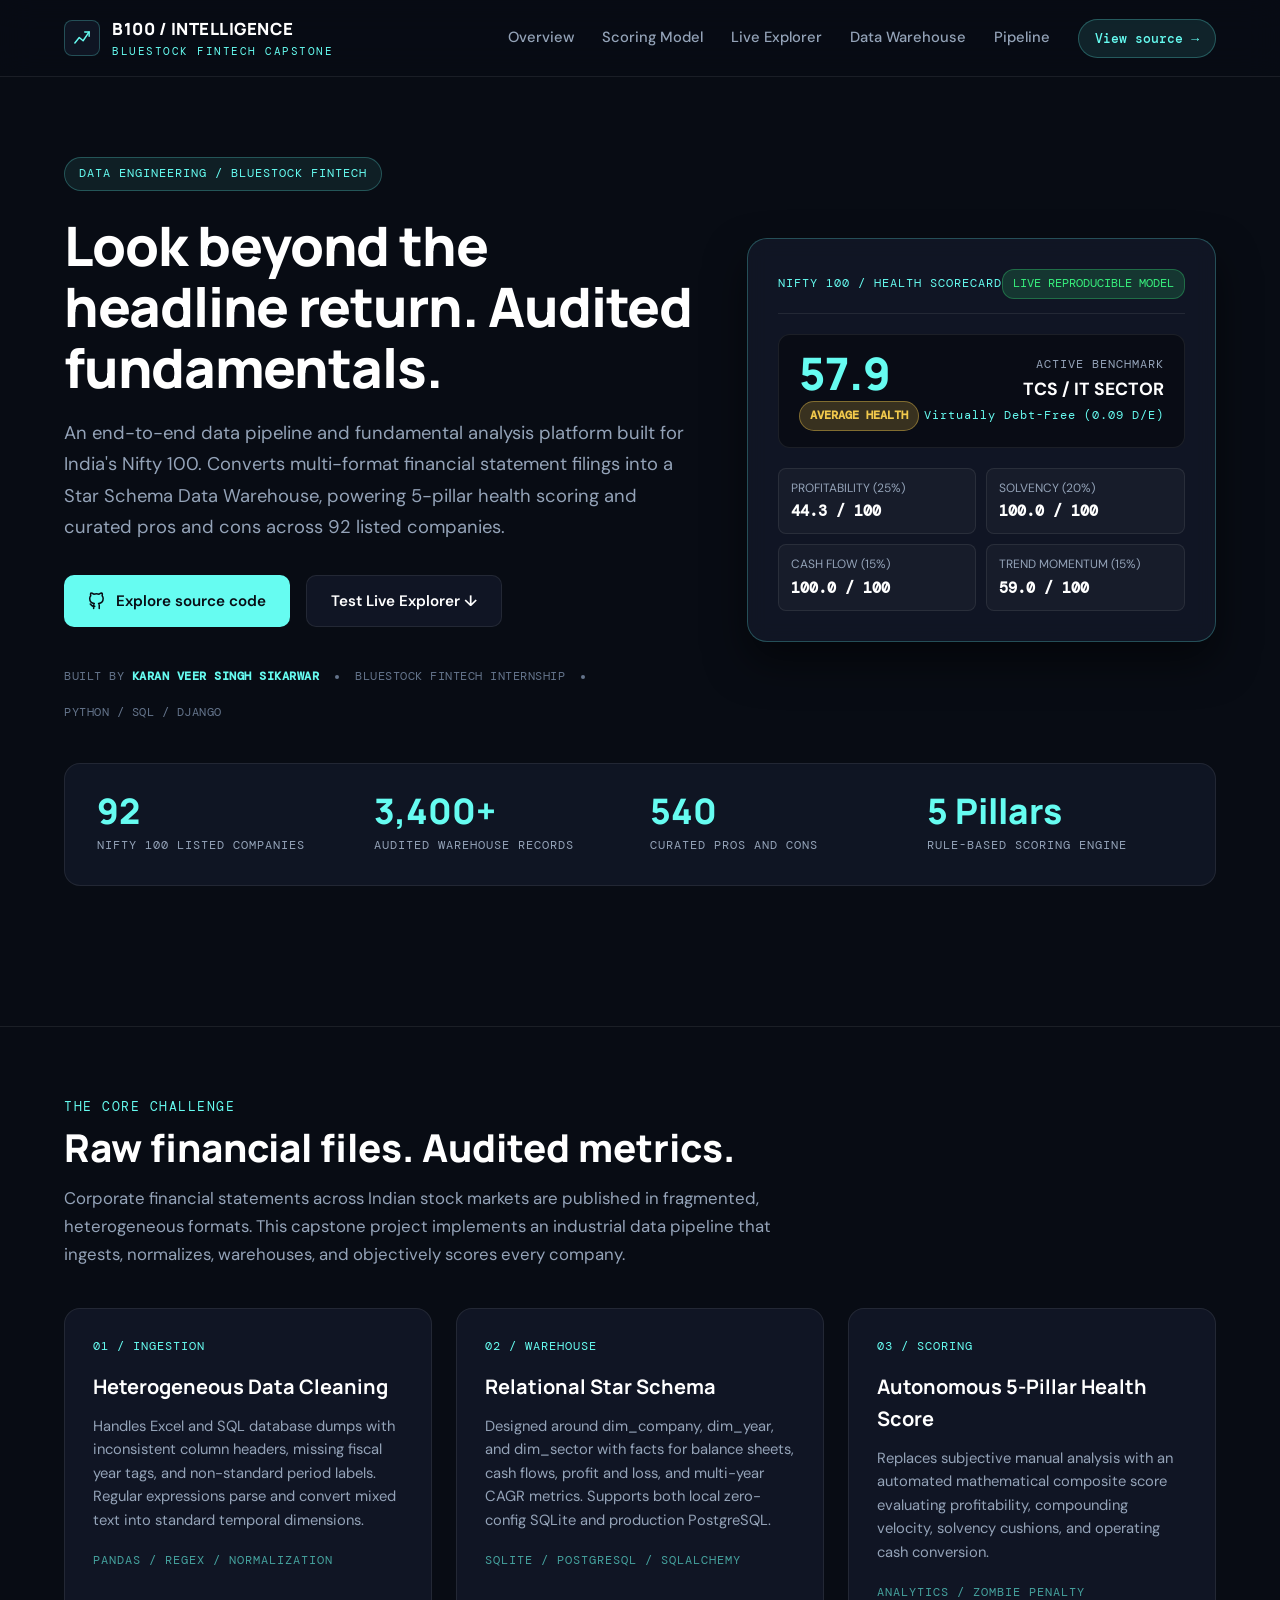
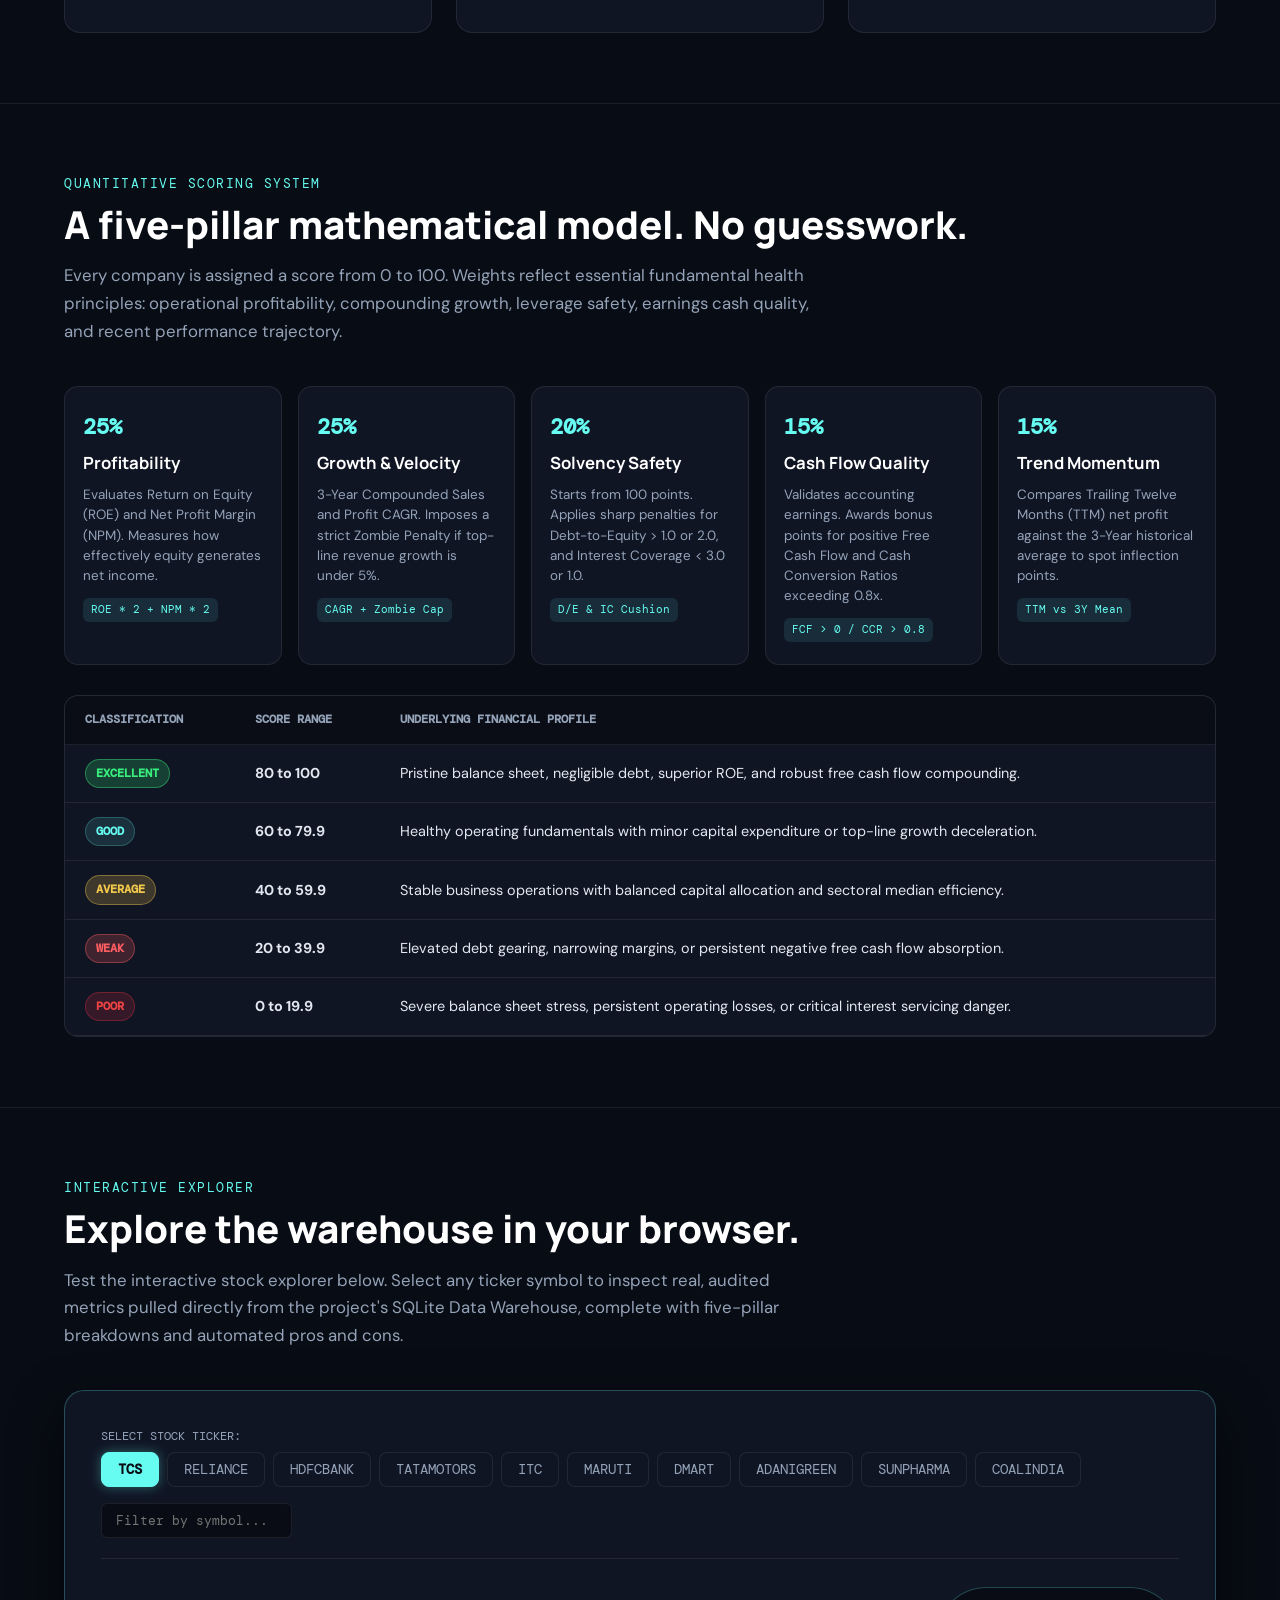
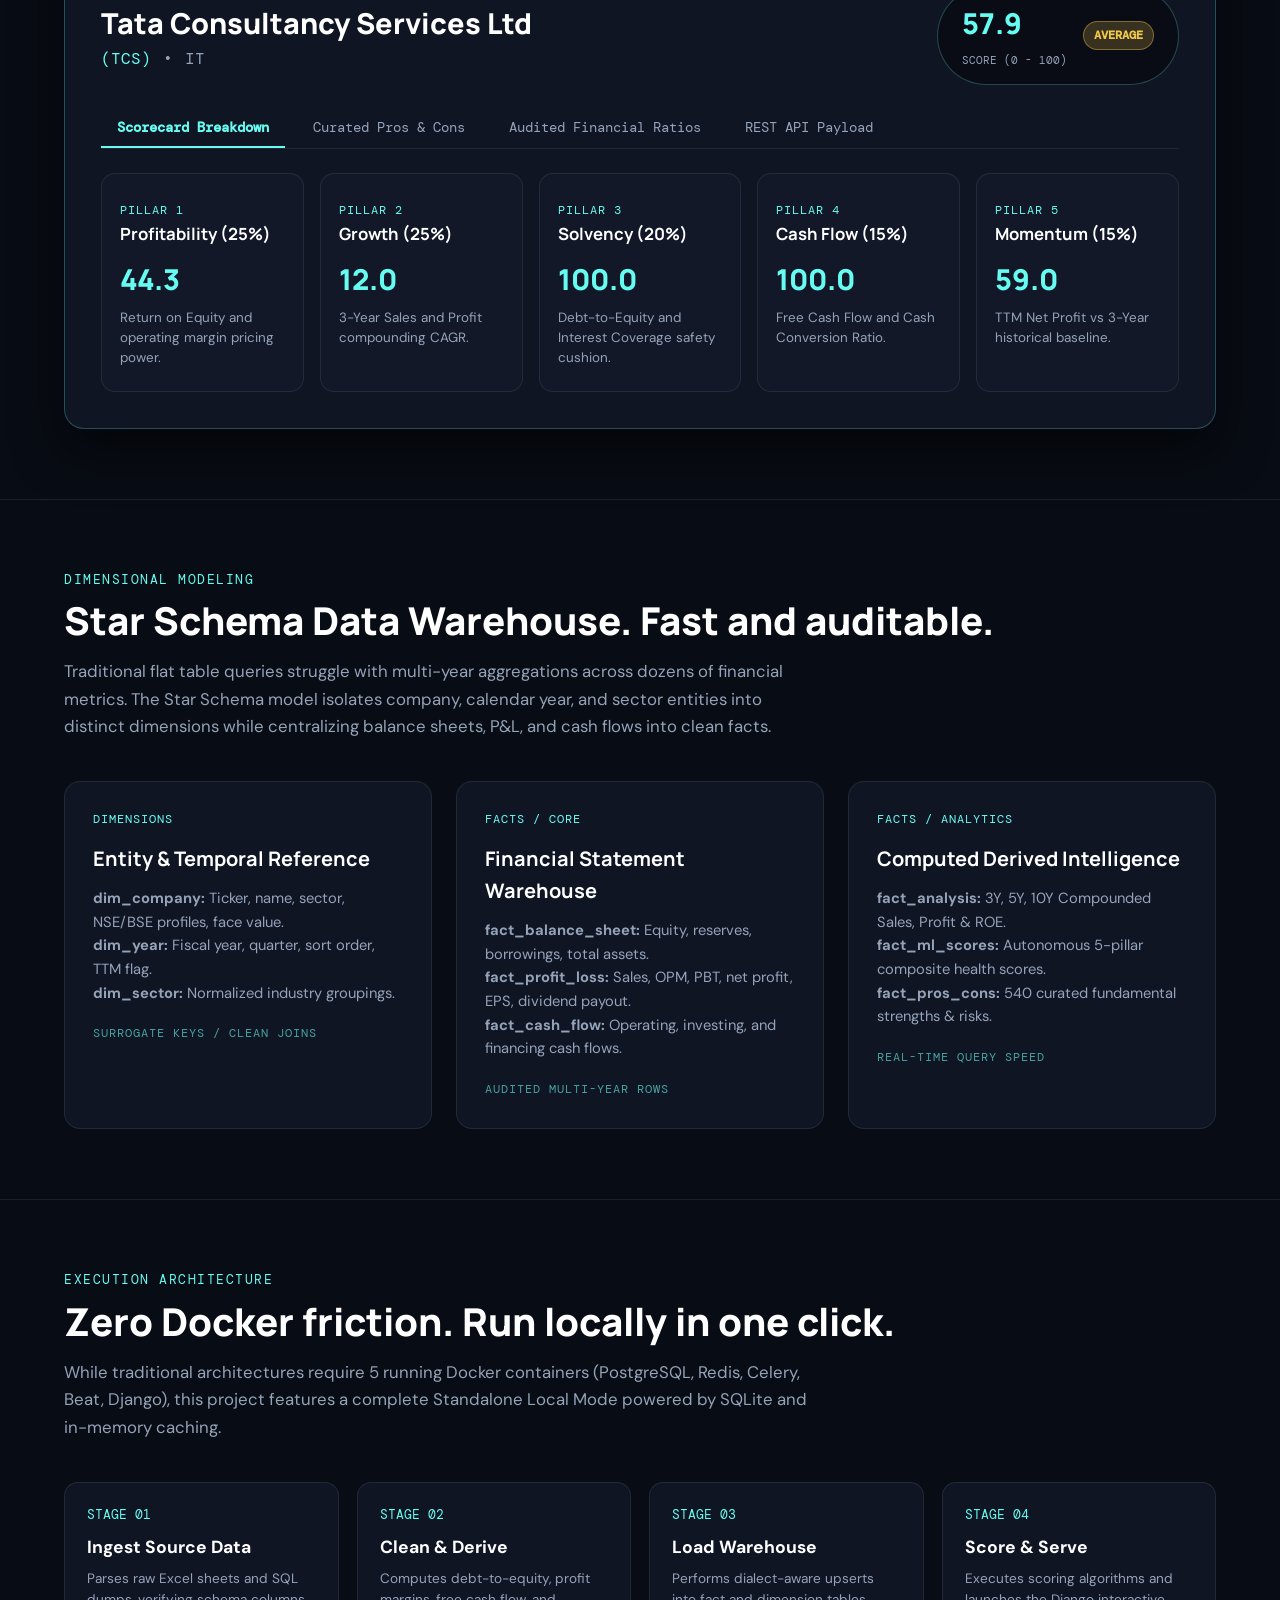
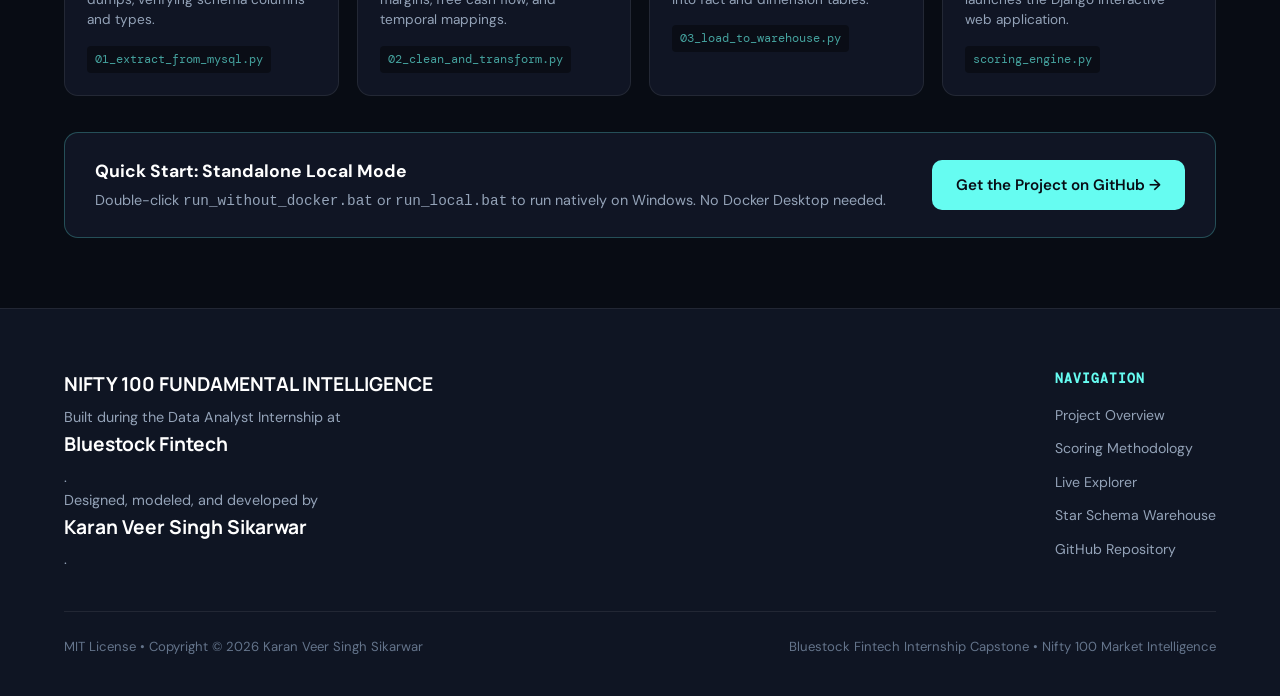
==== commit 8fa7da29: "Clean AI fingerprints, strip comments, and fix mobile horizontal overflow" ====
--- a/index.html
+++ b/index.html
@@ -4,10 +4,12 @@
   <meta charset="utf-8">
   <meta name="viewport" content="width=device-width, initial-scale=1">
   <meta name="theme-color" content="#080c14">
-  <meta name="description" content="An institutional-grade data engineering, fundamental analysis, and automated health-scoring platform for Nifty 100 listed companies. Built during the Data Analyst Internship at Bluestock Fintech.">
+  <meta name="author" content="Karan Veer Singh Sikarwar">
+  <meta name="description" content="A data engineering, fundamental analysis, and 5-pillar health-scoring platform for Nifty 100 listed companies. Built during the Data Analyst Internship at Bluestock Fintech.">
   <meta property="og:title" content="Nifty 100 Fundamental Intelligence | Karan Veer Singh Sikarwar">
-  <meta property="og:description" content="From raw financial statements to audited Star Schema warehouse metrics and autonomous 5-pillar health scoring for top Indian enterprises.">
+  <meta property="og:description" content="From raw financial statements to a Star Schema warehouse and 5-pillar health scoring for Nifty 100 companies.">
   <meta property="og:type" content="website">
+  <link rel="canonical" href="https://karanveersingh05.github.io/Nifty-100-Fundamental-Intelligence/">
   <title>Nifty 100 Fundamental Intelligence | Karan Veer Singh Sikarwar</title>
   
   <link rel="icon" type="image/svg+xml" href="favicon.svg">
@@ -18,11 +20,6 @@
   <script defer src="script.js"></script>
 </head>
 <body>
-  <div class="ambient ambient-one" aria-hidden="true"></div>
-  <div class="ambient ambient-two" aria-hidden="true"></div>
-  <div class="grid-overlay" aria-hidden="true"></div>
-
-  <!-- Header -->
   <header class="site-header">
     <div class="shell header-inner">
       <a class="brand" href="#top" aria-label="B100 Intelligence Home">
@@ -61,16 +58,15 @@
       <div class="shell hero-grid">
         <div class="hero-copy">
           <div class="eyebrow">
-            <span class="status-dot"></span>
-            DATA ENGINEERING / FINANCIAL INTELLIGENCE / BLUESTOCK FINTECH
-          </div>
-
-          <h1>Look beyond<br>the <em>headline return.</em><br>Audited fundamentals.</h1>
+            DATA ENGINEERING / BLUESTOCK FINTECH
+          </div>
+
+          <h1>Look beyond the headline return. Audited fundamentals.</h1>
 
           <p class="hero-lede">
-            An institutional-grade data pipeline and fundamental intelligence platform built for India's Nifty 100.
-            Transforms messy, multi-format financial statement filings into an auditable Star Schema Data Warehouse,
-            powering autonomous 5-pillar health scoring and curated pros and cons across 92 top listed enterprises.
+            An end-to-end data pipeline and fundamental analysis platform built for India's Nifty 100.
+            Converts multi-format financial statement filings into a Star Schema Data Warehouse,
+            powering 5-pillar health scoring and curated pros and cons across 92 listed companies.
           </p>
 
           <div class="hero-actions">
@@ -151,7 +147,7 @@
           </div>
           <div class="proof-item">
             <strong>5 Pillars</strong>
-            <span>Autonomous Scoring Engine</span>
+            <span>Rule-Based Scoring Engine</span>
           </div>
         </div>
       </div>
@@ -160,8 +156,8 @@
     <!-- Section 01: Overview / The Idea -->
     <section id="overview" class="section">
       <div class="shell">
-        <span class="section-kicker">01 / The Core Challenge</span>
-        <h2 class="section-title">Raw financial files. <em>Audited intelligence.</em></h2>
+        <span class="section-kicker">The Core Challenge</span>
+        <h2 class="section-title">Raw financial files. Audited metrics.</h2>
         <p class="section-intro">
           Corporate financial statements across Indian stock markets are published in fragmented, heterogeneous formats.
           This capstone project implements an industrial data pipeline that ingests, normalizes, warehouses, and objectively scores every company.
@@ -203,8 +199,8 @@
     <!-- Section 02: Scoring Model -->
     <section id="scoring" class="section">
       <div class="shell">
-        <span class="section-kicker">02 / Quantitative Scoring System</span>
-        <h2 class="section-title">A five-pillar mathematical model. <em>No guesswork.</em></h2>
+        <span class="section-kicker">Quantitative Scoring System</span>
+        <h2 class="section-title">A five-pillar mathematical model. No guesswork.</h2>
         <p class="section-intro">
           Every company is assigned a score from 0 to 100. Weights reflect essential fundamental health principles:
           operational profitability, compounding growth, leverage safety, earnings cash quality, and recent performance trajectory.
@@ -292,8 +288,8 @@
     <!-- Section 03: Live Explorer & Demo -->
     <section id="demo" class="section">
       <div class="shell">
-        <span class="section-kicker">03 / Interactive Demonstration</span>
-        <h2 class="section-title">Explore the warehouse. <em>Live in your browser.</em></h2>
+        <span class="section-kicker">Interactive Explorer</span>
+        <h2 class="section-title">Explore the warehouse in your browser.</h2>
         <p class="section-intro">
           Test the interactive stock explorer below. Select any ticker symbol to inspect real, audited metrics pulled directly
           from the project's SQLite Data Warehouse, complete with five-pillar breakdowns and automated pros and cons.
@@ -435,7 +431,7 @@
 
           <!-- Tab 4: JSON API -->
           <div id="pane-json" class="tab-pane">
-            <pre class="code-preview"><code id="json-preview">{/* Dynamic API Response */}</code></pre>
+            <pre class="code-preview"><code id="json-preview">{}</code></pre>
           </div>
         </div>
       </div>
@@ -444,8 +440,8 @@
     <!-- Section 04: Data Warehouse Architecture -->
     <section id="warehouse" class="section">
       <div class="shell">
-        <span class="section-kicker">04 / Dimensional Modeling</span>
-        <h2 class="section-title">Star Schema Data Warehouse. <em>Fast and auditable.</em></h2>
+        <span class="section-kicker">Dimensional Modeling</span>
+        <h2 class="section-title">Star Schema Data Warehouse. Fast and auditable.</h2>
         <p class="section-intro">
           Traditional flat table queries struggle with multi-year aggregations across dozens of financial metrics.
           The Star Schema model isolates company, calendar year, and sector entities into distinct dimensions while centralizing balance sheets, P&amp;L, and cash flows into clean facts.
@@ -491,8 +487,8 @@
     <!-- Section 05: Pipeline & Dual Run Modes -->
     <section id="pipeline" class="section">
       <div class="shell">
-        <span class="section-kicker">05 / Execution Architecture</span>
-        <h2 class="section-title">Zero Docker friction. <em>Run locally in 1 click.</em></h2>
+        <span class="section-kicker">Execution Architecture</span>
+        <h2 class="section-title">Zero Docker friction. Run locally in one click.</h2>
         <p class="section-intro">
           While traditional architectures require 5 running Docker containers (PostgreSQL, Redis, Celery, Beat, Django),
           this project features a complete Standalone Local Mode powered by SQLite and in-memory caching.
--- a/styles.css
+++ b/styles.css
@@ -32,6 +32,8 @@
 html {
   scroll-behavior: smooth;
   color-scheme: dark;
+  overflow-x: clip;
+  max-width: 100%;
 }
 
 body {
@@ -39,46 +41,26 @@
   color: var(--text-main);
   font-family: var(--font-sans);
   line-height: 1.6;
-  overflow-x: hidden;
+  overflow-x: clip;
+  max-width: 100%;
   position: relative;
   min-height: 100vh;
-}
-
-/* Ambient Backdrops */
-.ambient {
-  position: fixed;
-  border-radius: 50%;
-  pointer-events: none;
-  filter: blur(120px);
-  z-index: 0;
-  opacity: 0.15;
-}
-.ambient-one {
-  width: 500px;
-  height: 500px;
-  background: var(--accent-cyan);
-  top: -100px;
-  left: -100px;
-}
-.ambient-two {
-  width: 600px;
-  height: 600px;
-  background: var(--accent-purple);
-  top: 40%;
-  right: -150px;
-}
-.grid-overlay {
-  position: fixed;
-  top: 0;
-  left: 0;
-  right: 0;
-  bottom: 0;
-  background-image: 
-    linear-gradient(rgba(255, 255, 255, 0.02) 1px, transparent 1px),
-    linear-gradient(90deg, rgba(255, 255, 255, 0.02) 1px, transparent 1px);
-  background-size: 60px 60px;
-  pointer-events: none;
-  z-index: 0;
+  min-height: 100svh;
+}
+
+@supports not (overflow: clip) {
+  html, body {
+    overflow-x: hidden;
+  }
+}
+
+main, section, .shell, .hero-grid > *, .explorer-box, .tab-pane, .code-preview, .bands-table-shell {
+  min-width: 0;
+  max-width: 100%;
+}
+
+.code-preview, .bands-table-shell {
+  overflow-x: auto;
 }
 
 .shell {
@@ -918,4 +900,25 @@
   .proof-strip {
     grid-template-columns: 1fr;
   }
-}
+  .explorer-controls > div {
+    width: 100%;
+    min-width: 0;
+  }
+  #stock-quick-search {
+    width: 100%;
+    max-width: 100%;
+  }
+}
+
+@media (max-width: 540px) {
+  .pillars-showcase,
+  .metrics-grid-row {
+    grid-template-columns: 1fr;
+  }
+  .shell {
+    padding: 0 16px;
+  }
+  .explorer-box {
+    padding: 18px 14px;
+  }
+}
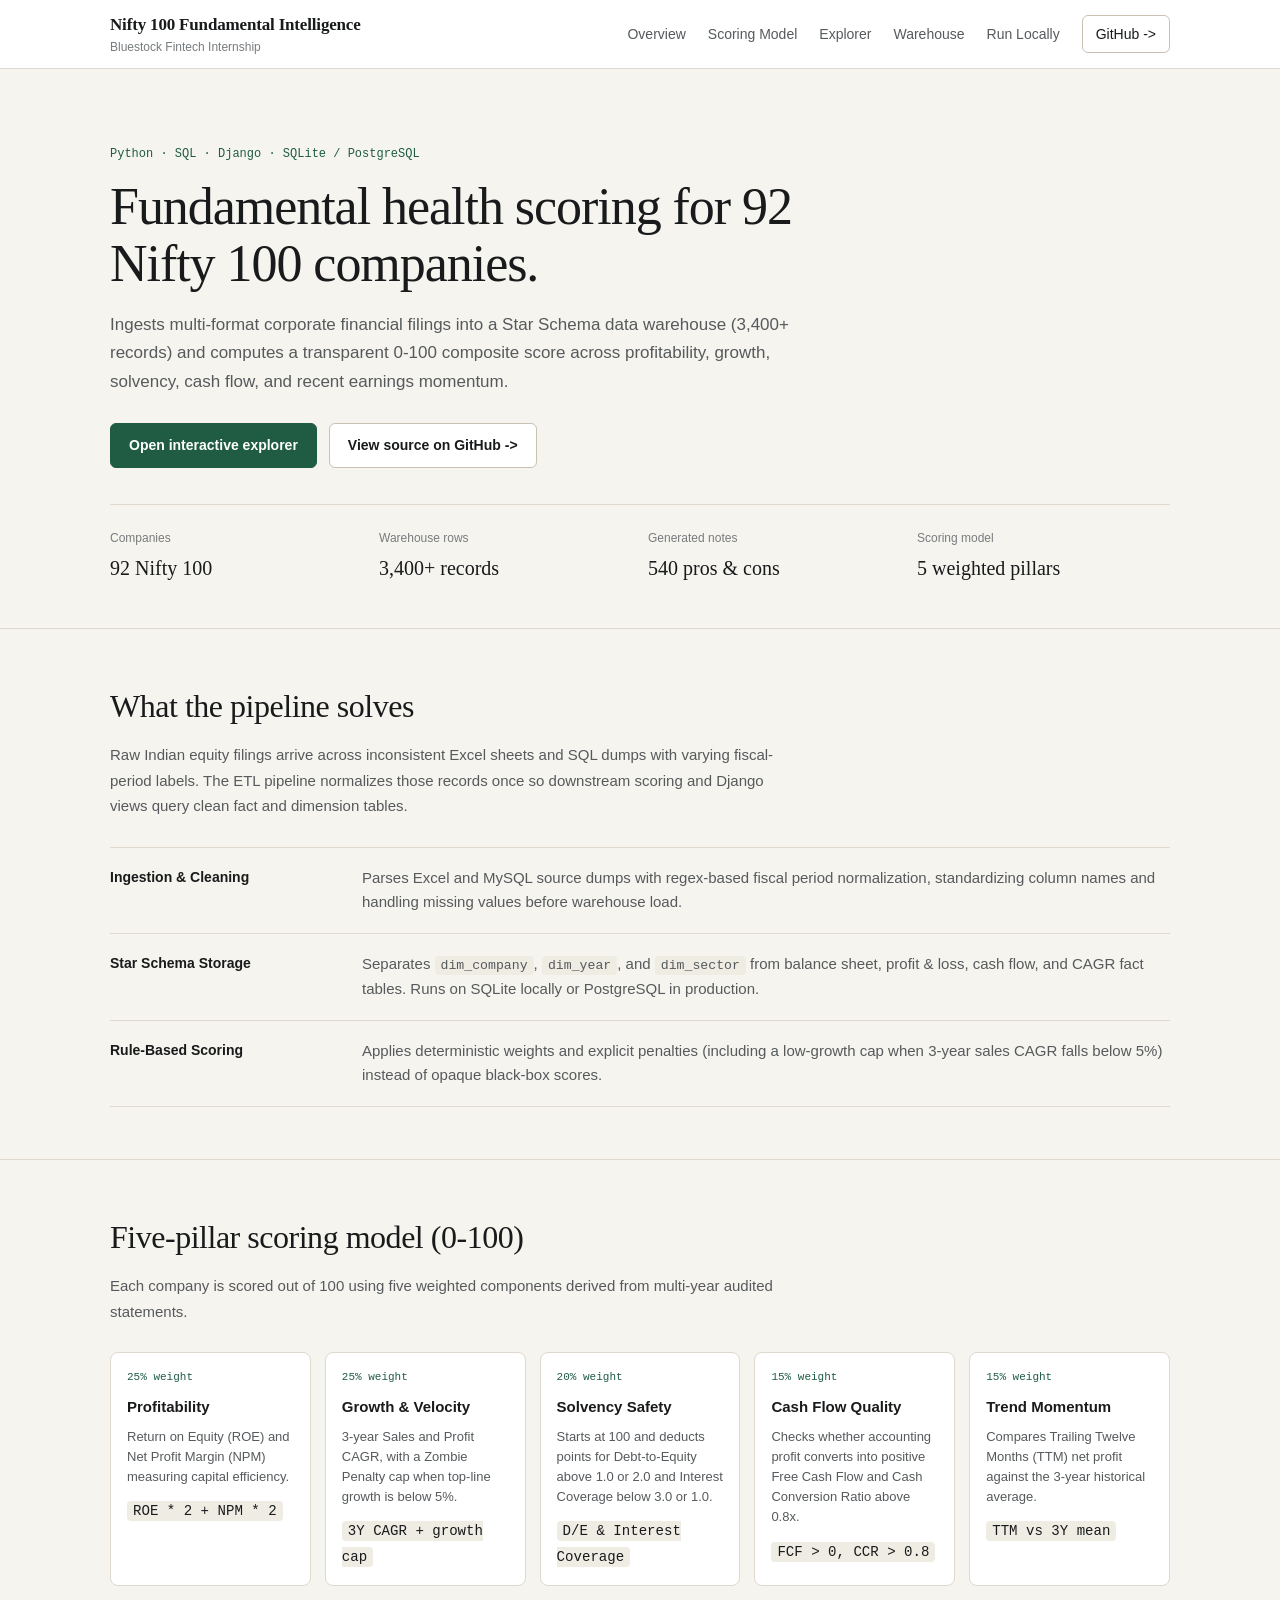
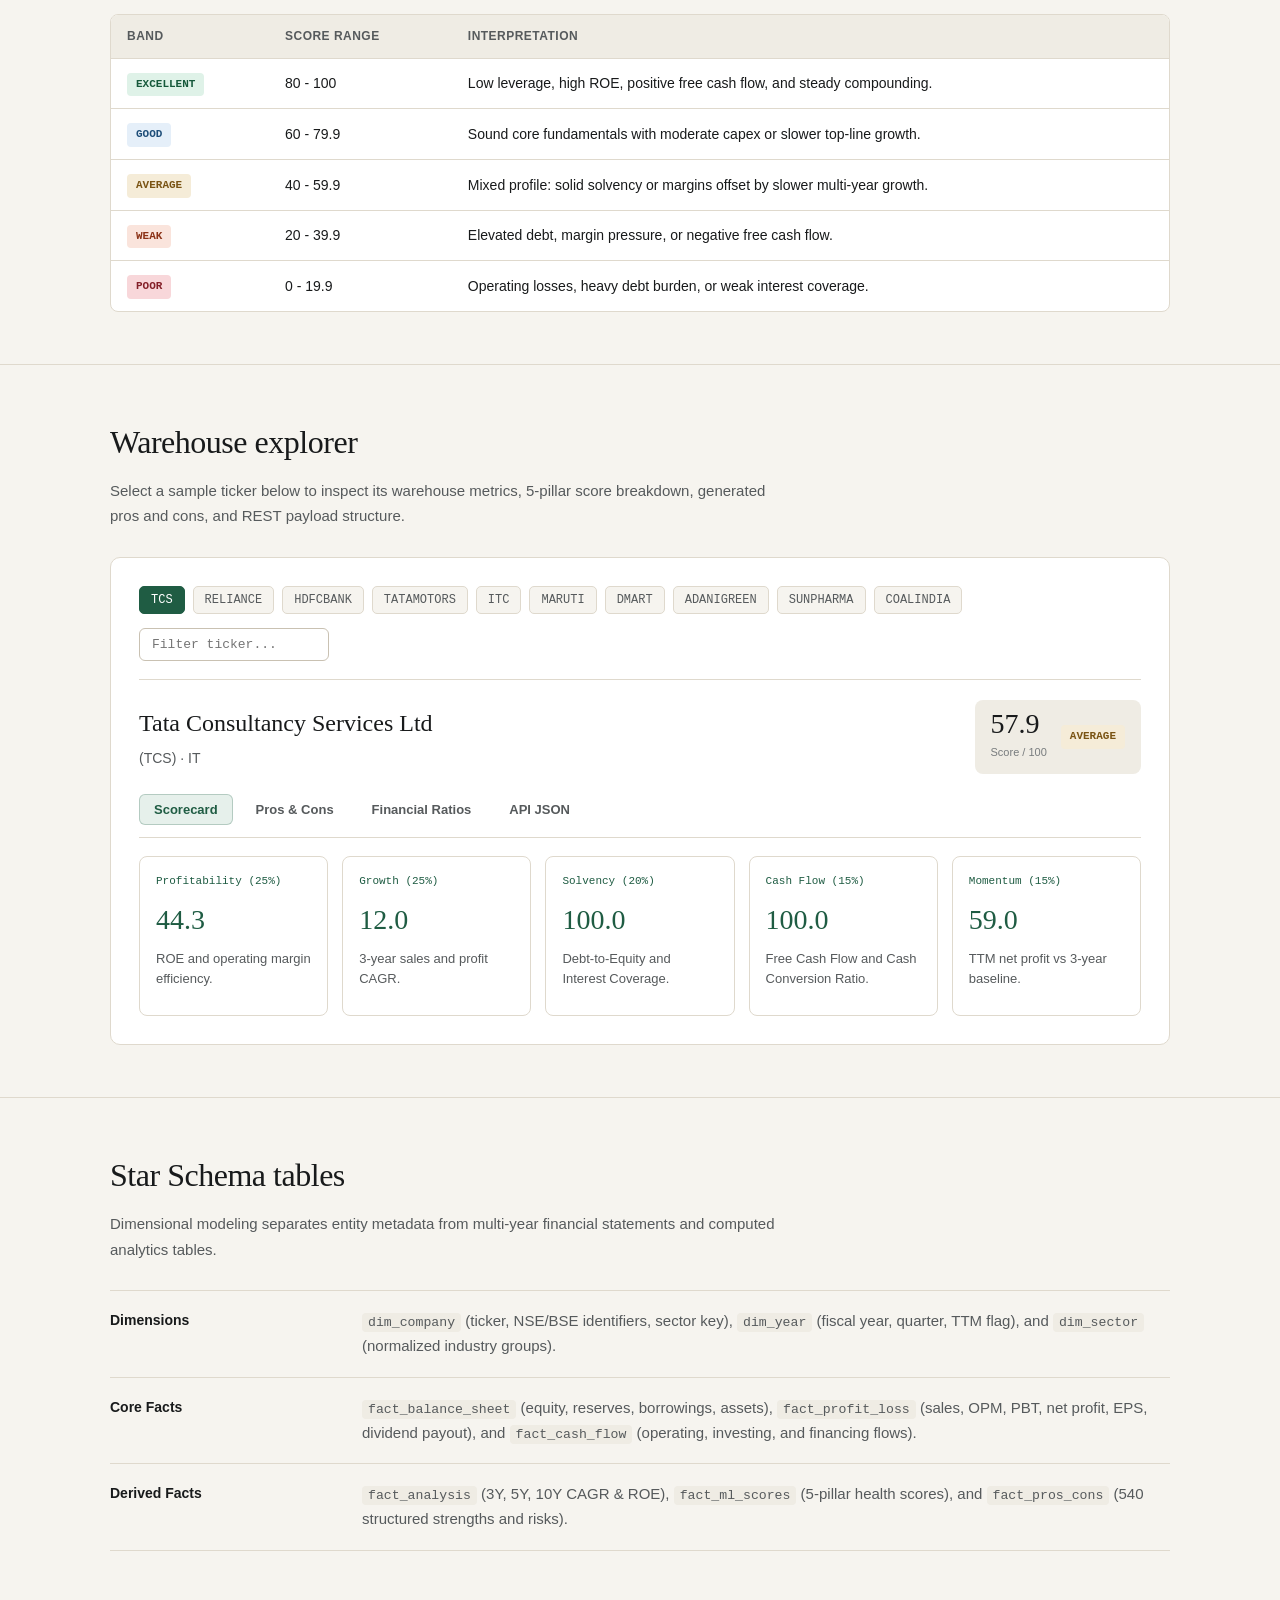
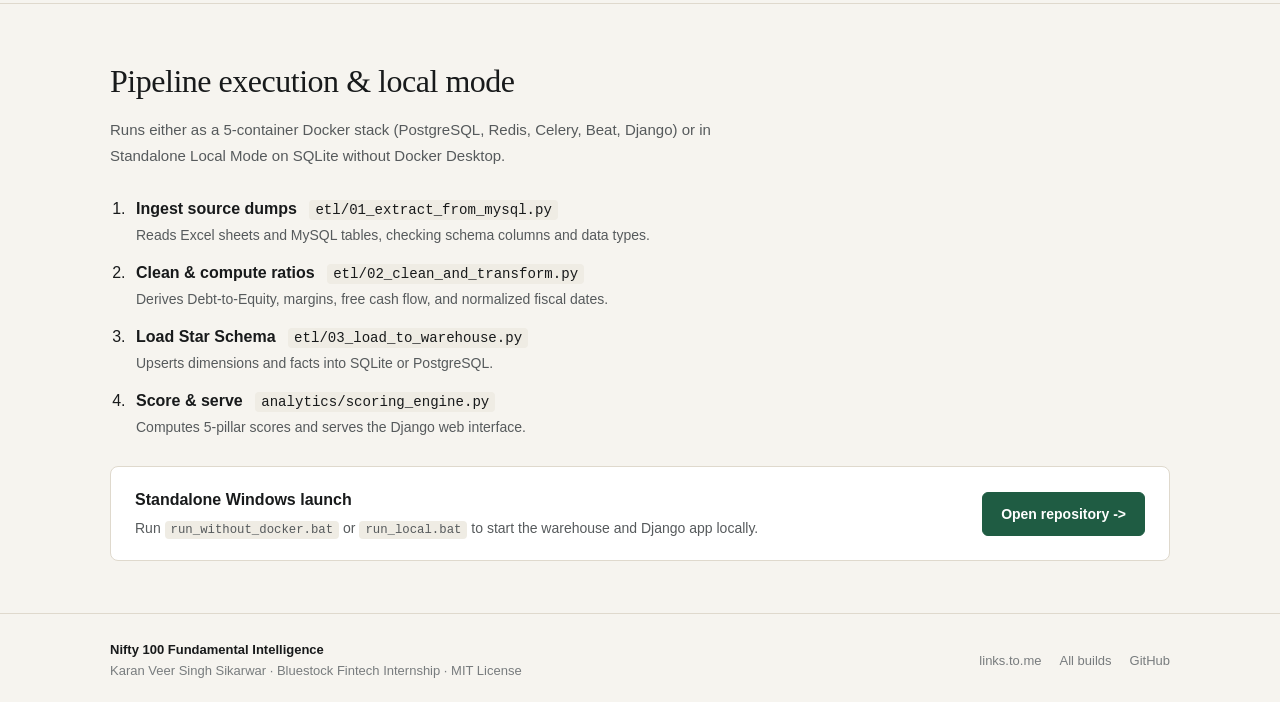
==== commit 9f029b6e: "Redesign page as crisp financial ledger and remove AI fingerprints" ====
--- a/index.html
+++ b/index.html
@@ -3,281 +3,189 @@
 <head>
   <meta charset="utf-8">
   <meta name="viewport" content="width=device-width, initial-scale=1">
-  <meta name="theme-color" content="#080c14">
+  <meta name="theme-color" content="#f6f4ef">
   <meta name="author" content="Karan Veer Singh Sikarwar">
-  <meta name="description" content="A data engineering, fundamental analysis, and 5-pillar health-scoring platform for Nifty 100 listed companies. Built during the Data Analyst Internship at Bluestock Fintech.">
+  <meta name="description" content="Data engineering pipeline, Star Schema warehouse, and 5-pillar fundamental health-scoring model for 92 Nifty 100 companies. Built during the Bluestock Fintech internship.">
   <meta property="og:title" content="Nifty 100 Fundamental Intelligence | Karan Veer Singh Sikarwar">
-  <meta property="og:description" content="From raw financial statements to a Star Schema warehouse and 5-pillar health scoring for Nifty 100 companies.">
+  <meta property="og:description" content="Star Schema financial warehouse and 5-pillar health scoring across 92 Nifty 100 companies.">
   <meta property="og:type" content="website">
   <link rel="canonical" href="https://karanveersingh05.github.io/Nifty-100-Fundamental-Intelligence/">
   <title>Nifty 100 Fundamental Intelligence | Karan Veer Singh Sikarwar</title>
-  
   <link rel="icon" type="image/svg+xml" href="favicon.svg">
-  <link rel="preconnect" href="https://fonts.googleapis.com">
-  <link rel="preconnect" href="https://fonts.gstatic.com" crossorigin>
-  <link href="https://fonts.googleapis.com/css2?family=DM+Mono:wght@400;500;700&family=DM+Sans:wght@400;500;600;700&family=Manrope:wght@400;500;600;700;800&display=swap" rel="stylesheet">
   <link rel="stylesheet" href="styles.css">
   <script defer src="script.js"></script>
 </head>
 <body>
   <header class="site-header">
     <div class="shell header-inner">
-      <a class="brand" href="#top" aria-label="B100 Intelligence Home">
-        <span class="brand-mark" aria-hidden="true">
-          <svg viewBox="0 0 40 40" fill="none">
-            <path d="M7 29L15 19L22 25L33 9" stroke="currentColor" stroke-width="2.6" stroke-linecap="round" stroke-linejoin="round"/>
-            <path d="M25 9H33V17" stroke="currentColor" stroke-width="2.6" stroke-linecap="round" stroke-linejoin="round"/>
-          </svg>
-        </span>
-        <span class="brand-copy">
-          <strong>B100 / INTELLIGENCE</strong>
-          <small>BLUESTOCK FINTECH CAPSTONE</small>
-        </span>
+      <a class="brand" href="#top">
+        <strong>Nifty 100 Fundamental Intelligence</strong>
+        <small>Bluestock Fintech Internship</small>
       </a>
 
-      <button class="menu-toggle" type="button" aria-expanded="false" aria-label="Open navigation">
+      <button class="menu-toggle" type="button" aria-expanded="false" aria-controls="main-nav" aria-label="Open navigation">
         <span></span><span></span>
       </button>
 
       <nav id="main-nav" class="main-nav" aria-label="Main navigation">
         <a href="#overview">Overview</a>
         <a href="#scoring">Scoring Model</a>
-        <a href="#demo">Live Explorer</a>
-        <a href="#warehouse">Data Warehouse</a>
-        <a href="#pipeline">Pipeline</a>
-        <a class="nav-cta" href="https://github.com/karanveersingh05/Nifty-100-Fundamental-Intelligence" target="_blank" rel="noopener noreferrer">
-          View source <span>&rarr;</span>
-        </a>
+        <a href="#demo">Explorer</a>
+        <a href="#warehouse">Warehouse</a>
+        <a href="#pipeline">Run Locally</a>
+        <a class="nav-cta" href="https://github.com/karanveersingh05/Nifty-100-Fundamental-Intelligence" target="_blank" rel="noopener noreferrer">GitHub -&gt;</a>
       </nav>
     </div>
   </header>
 
   <main id="top">
-    <!-- Hero Section -->
     <section class="hero">
-      <div class="shell hero-grid">
-        <div class="hero-copy">
-          <div class="eyebrow">
-            DATA ENGINEERING / BLUESTOCK FINTECH
-          </div>
-
-          <h1>Look beyond the headline return. Audited fundamentals.</h1>
-
-          <p class="hero-lede">
-            An end-to-end data pipeline and fundamental analysis platform built for India's Nifty 100.
-            Converts multi-format financial statement filings into a Star Schema Data Warehouse,
-            powering 5-pillar health scoring and curated pros and cons across 92 listed companies.
-          </p>
-
-          <div class="hero-actions">
-            <a class="button button-primary" href="https://github.com/karanveersingh05/Nifty-100-Fundamental-Intelligence" target="_blank" rel="noopener noreferrer">
-              <svg width="18" height="18" viewBox="0 0 24 24" fill="none" stroke="currentColor" stroke-width="2" stroke-linecap="round" stroke-linejoin="round" aria-hidden="true">
-                <path d="M9 19c-4.3 1.3-4.3-2.5-6-3m12 6v-3.9a3.4 3.4 0 0 0-.9-2.7c3-.3 6.1-1.5 6.1-6.7a5.2 5.2 0 0 0-1.4-3.6 4.8 4.8 0 0 0-.1-3.6s-1.2-.4-3.9 1.4a13.5 13.5 0 0 0-7.1 0C5 1.1 3.8 1.5 3.8 1.5a4.8 4.8 0 0 0-.1 3.6 5.2 5.2 0 0 0-1.4 3.6c0 5.2 3.1 6.4 6.1 6.7a3.4 3.4 0 0 0-.9 2.7V22"/>
-              </svg>
-              Explore source code
-            </a>
-            <a class="button button-secondary" href="#demo">
-              Test Live Explorer &darr;
-            </a>
-          </div>
-
-          <div class="hero-meta">
-            <span>BUILT BY <strong>KARAN VEER SINGH SIKARWAR</strong></span>
-            <span class="meta-divider"></span>
-            <span>BLUESTOCK FINTECH INTERNSHIP</span>
-            <span class="meta-divider"></span>
-            <span>PYTHON / SQL / DJANGO</span>
-          </div>
-        </div>
-
-        <!-- Hero Visual Preview -->
-        <div class="hero-visual" aria-label="Interactive preview card">
-          <div class="visual-header">
-            <span class="visual-tag">NIFTY 100 / HEALTH SCORECARD</span>
-            <span class="visual-badge">LIVE REPRODUCIBLE MODEL</span>
-          </div>
-
-          <div class="visual-score-box">
-            <div>
-              <div class="score-number">57.9</div>
-              <span class="label-badge label-average" style="margin-top: 6px;">AVERAGE HEALTH</span>
-            </div>
-            <div class="score-details" style="text-align: right;">
-              <small>ACTIVE BENCHMARK</small>
-              <strong>TCS / IT SECTOR</strong>
-              <small style="color: var(--accent-cyan); margin-top: 4px;">Virtually Debt-Free (0.09 D/E)</small>
-            </div>
-          </div>
-
-          <div class="visual-pillars">
-            <div class="visual-pillar-item">
-              <span>PROFITABILITY (25%)</span>
-              <strong>44.3 / 100</strong>
-            </div>
-            <div class="visual-pillar-item">
-              <span>SOLVENCY (20%)</span>
-              <strong>100.0 / 100</strong>
-            </div>
-            <div class="visual-pillar-item">
-              <span>CASH FLOW (15%)</span>
-              <strong>100.0 / 100</strong>
-            </div>
-            <div class="visual-pillar-item">
-              <span>TREND MOMENTUM (15%)</span>
-              <strong>59.0 / 100</strong>
-            </div>
-          </div>
-        </div>
-      </div>
-
-      <!-- Proof Strip -->
-      <div class="shell">
-        <div class="proof-strip">
-          <div class="proof-item">
-            <strong>92</strong>
-            <span>Nifty 100 Listed Companies</span>
-          </div>
-          <div class="proof-item">
-            <strong>3,400+</strong>
-            <span>Audited Warehouse Records</span>
-          </div>
-          <div class="proof-item">
-            <strong>540</strong>
-            <span>Curated Pros and Cons</span>
-          </div>
-          <div class="proof-item">
-            <strong>5 Pillars</strong>
-            <span>Rule-Based Scoring Engine</span>
-          </div>
-        </div>
-      </div>
-    </section>
-
-    <!-- Section 01: Overview / The Idea -->
+      <div class="shell">
+        <p class="hero-kicker">Python · SQL · Django · SQLite / PostgreSQL</p>
+        <h1>Fundamental health scoring for 92 Nifty 100 companies.</h1>
+        <p class="hero-lede">
+          Ingests multi-format corporate financial filings into a Star Schema data warehouse
+          (3,400+ records) and computes a transparent 0-100 composite score across profitability,
+          growth, solvency, cash flow, and recent earnings momentum.
+        </p>
+
+        <div class="hero-actions">
+          <a class="button button-primary" href="#demo">Open interactive explorer</a>
+          <a class="button button-secondary" href="https://github.com/karanveersingh05/Nifty-100-Fundamental-Intelligence" target="_blank" rel="noopener noreferrer">View source on GitHub -&gt;</a>
+        </div>
+
+        <dl class="summary-strip">
+          <div>
+            <dt>Companies</dt>
+            <dd>92 Nifty 100</dd>
+          </div>
+          <div>
+            <dt>Warehouse rows</dt>
+            <dd>3,400+ records</dd>
+          </div>
+          <div>
+            <dt>Generated notes</dt>
+            <dd>540 pros &amp; cons</dd>
+          </div>
+          <div>
+            <dt>Scoring model</dt>
+            <dd>5 weighted pillars</dd>
+          </div>
+        </dl>
+      </div>
+    </section>
+
     <section id="overview" class="section">
       <div class="shell">
-        <span class="section-kicker">The Core Challenge</span>
-        <h2 class="section-title">Raw financial files. Audited metrics.</h2>
+        <h2 class="section-title">What the pipeline solves</h2>
         <p class="section-intro">
-          Corporate financial statements across Indian stock markets are published in fragmented, heterogeneous formats.
-          This capstone project implements an industrial data pipeline that ingests, normalizes, warehouses, and objectively scores every company.
-        </p>
-
-        <div class="cards-grid">
-          <article class="info-card">
-            <div class="card-num">01 / INGESTION</div>
-            <h3>Heterogeneous Data Cleaning</h3>
-            <p>
-              Handles Excel and SQL database dumps with inconsistent column headers, missing fiscal year tags, and non-standard period labels.
-              Regular expressions parse and convert mixed text into standard temporal dimensions.
-            </p>
-            <span class="card-foot">PANDAS / REGEX / NORMALIZATION</span>
-          </article>
-
-          <article class="info-card">
-            <div class="card-num">02 / WAREHOUSE</div>
-            <h3>Relational Star Schema</h3>
-            <p>
-              Designed around dim_company, dim_year, and dim_sector with facts for balance sheets, cash flows, profit and loss, and multi-year CAGR metrics.
-              Supports both local zero-config SQLite and production PostgreSQL.
-            </p>
-            <span class="card-foot">SQLITE / POSTGRESQL / SQLALCHEMY</span>
-          </article>
-
-          <article class="info-card">
-            <div class="card-num">03 / SCORING</div>
-            <h3>Autonomous 5-Pillar Health Score</h3>
-            <p>
-              Replaces subjective manual analysis with an automated mathematical composite score evaluating profitability, compounding velocity, solvency cushions, and operating cash conversion.
-            </p>
-            <span class="card-foot">ANALYTICS / ZOMBIE PENALTY</span>
-          </article>
-        </div>
-      </div>
-    </section>
-
-    <!-- Section 02: Scoring Model -->
+          Raw Indian equity filings arrive across inconsistent Excel sheets and SQL dumps with
+          varying fiscal-period labels. The ETL pipeline normalizes those records once so downstream
+          scoring and Django views query clean fact and dimension tables.
+        </p>
+
+        <div class="spec-list">
+          <div class="spec-row">
+            <div class="spec-label">Ingestion &amp; Cleaning</div>
+            <div class="spec-body">
+              Parses Excel and MySQL source dumps with regex-based fiscal period normalization,
+              standardizing column names and handling missing values before warehouse load.
+            </div>
+          </div>
+          <div class="spec-row">
+            <div class="spec-label">Star Schema Storage</div>
+            <div class="spec-body">
+              Separates <code>dim_company</code>, <code>dim_year</code>, and <code>dim_sector</code>
+              from balance sheet, profit &amp; loss, cash flow, and CAGR fact tables. Runs on SQLite
+              locally or PostgreSQL in production.
+            </div>
+          </div>
+          <div class="spec-row">
+            <div class="spec-label">Rule-Based Scoring</div>
+            <div class="spec-body">
+              Applies deterministic weights and explicit penalties (including a low-growth cap when
+              3-year sales CAGR falls below 5%) instead of opaque black-box scores.
+            </div>
+          </div>
+        </div>
+      </div>
+    </section>
+
     <section id="scoring" class="section">
       <div class="shell">
-        <span class="section-kicker">Quantitative Scoring System</span>
-        <h2 class="section-title">A five-pillar mathematical model. No guesswork.</h2>
+        <h2 class="section-title">Five-pillar scoring model (0-100)</h2>
         <p class="section-intro">
-          Every company is assigned a score from 0 to 100. Weights reflect essential fundamental health principles:
-          operational profitability, compounding growth, leverage safety, earnings cash quality, and recent performance trajectory.
+          Each company is scored out of 100 using five weighted components derived from multi-year
+          audited statements.
         </p>
 
         <div class="pillars-showcase">
           <div class="pillar-card">
-            <div class="pillar-weight">25%</div>
+            <div class="pillar-weight">25% weight</div>
             <h4>Profitability</h4>
-            <p>Evaluates Return on Equity (ROE) and Net Profit Margin (NPM). Measures how effectively equity generates net income.</p>
-            <span class="pillar-badge">ROE * 2 + NPM * 2</span>
-          </div>
-
+            <p>Return on Equity (ROE) and Net Profit Margin (NPM) measuring capital efficiency.</p>
+            <code>ROE * 2 + NPM * 2</code>
+          </div>
           <div class="pillar-card">
-            <div class="pillar-weight">25%</div>
-            <h4>Growth & Velocity</h4>
-            <p>3-Year Compounded Sales and Profit CAGR. Imposes a strict Zombie Penalty if top-line revenue growth is under 5%.</p>
-            <span class="pillar-badge">CAGR + Zombie Cap</span>
-          </div>
-
+            <div class="pillar-weight">25% weight</div>
+            <h4>Growth &amp; Velocity</h4>
+            <p>3-year Sales and Profit CAGR, with a Zombie Penalty cap when top-line growth is below 5%.</p>
+            <code>3Y CAGR + growth cap</code>
+          </div>
           <div class="pillar-card">
-            <div class="pillar-weight">20%</div>
+            <div class="pillar-weight">20% weight</div>
             <h4>Solvency Safety</h4>
-            <p>Starts from 100 points. Applies sharp penalties for Debt-to-Equity &gt; 1.0 or 2.0, and Interest Coverage &lt; 3.0 or 1.0.</p>
-            <span class="pillar-badge">D/E &amp; IC Cushion</span>
-          </div>
-
+            <p>Starts at 100 and deducts points for Debt-to-Equity above 1.0 or 2.0 and Interest Coverage below 3.0 or 1.0.</p>
+            <code>D/E &amp; Interest Coverage</code>
+          </div>
           <div class="pillar-card">
-            <div class="pillar-weight">15%</div>
+            <div class="pillar-weight">15% weight</div>
             <h4>Cash Flow Quality</h4>
-            <p>Validates accounting earnings. Awards bonus points for positive Free Cash Flow and Cash Conversion Ratios exceeding 0.8x.</p>
-            <span class="pillar-badge">FCF &gt; 0 / CCR &gt; 0.8</span>
-          </div>
-
+            <p>Checks whether accounting profit converts into positive Free Cash Flow and Cash Conversion Ratio above 0.8x.</p>
+            <code>FCF &gt; 0, CCR &gt; 0.8</code>
+          </div>
           <div class="pillar-card">
-            <div class="pillar-weight">15%</div>
+            <div class="pillar-weight">15% weight</div>
             <h4>Trend Momentum</h4>
-            <p>Compares Trailing Twelve Months (TTM) net profit against the 3-Year historical average to spot inflection points.</p>
-            <span class="pillar-badge">TTM vs 3Y Mean</span>
-          </div>
-        </div>
-
-        <!-- Classification Table -->
+            <p>Compares Trailing Twelve Months (TTM) net profit against the 3-year historical average.</p>
+            <code>TTM vs 3Y mean</code>
+          </div>
+        </div>
+
         <div class="bands-table-shell">
           <table class="bands-table">
             <thead>
               <tr>
-                <th>Classification</th>
+                <th>Band</th>
                 <th>Score Range</th>
-                <th>Underlying Financial Profile</th>
+                <th>Interpretation</th>
               </tr>
             </thead>
             <tbody>
               <tr>
                 <td><span class="label-badge label-excellent">EXCELLENT</span></td>
-                <td><strong>80 to 100</strong></td>
-                <td>Pristine balance sheet, negligible debt, superior ROE, and robust free cash flow compounding.</td>
+                <td>80 - 100</td>
+                <td>Low leverage, high ROE, positive free cash flow, and steady compounding.</td>
               </tr>
               <tr>
                 <td><span class="label-badge label-good">GOOD</span></td>
-                <td><strong>60 to 79.9</strong></td>
-                <td>Healthy operating fundamentals with minor capital expenditure or top-line growth deceleration.</td>
+                <td>60 - 79.9</td>
+                <td>Sound core fundamentals with moderate capex or slower top-line growth.</td>
               </tr>
               <tr>
                 <td><span class="label-badge label-average">AVERAGE</span></td>
-                <td><strong>40 to 59.9</strong></td>
-                <td>Stable business operations with balanced capital allocation and sectoral median efficiency.</td>
+                <td>40 - 59.9</td>
+                <td>Mixed profile: solid solvency or margins offset by slower multi-year growth.</td>
               </tr>
               <tr>
                 <td><span class="label-badge label-weak">WEAK</span></td>
-                <td><strong>20 to 39.9</strong></td>
-                <td>Elevated debt gearing, narrowing margins, or persistent negative free cash flow absorption.</td>
+                <td>20 - 39.9</td>
+                <td>Elevated debt, margin pressure, or negative free cash flow.</td>
               </tr>
               <tr>
                 <td><span class="label-badge label-poor">POOR</span></td>
-                <td><strong>0 to 19.9</strong></td>
-                <td>Severe balance sheet stress, persistent operating losses, or critical interest servicing danger.</td>
+                <td>0 - 19.9</td>
+                <td>Operating losses, heavy debt burden, or weak interest coverage.</td>
               </tr>
             </tbody>
           </table>
@@ -285,130 +193,106 @@
       </div>
     </section>
 
-    <!-- Section 03: Live Explorer & Demo -->
     <section id="demo" class="section">
       <div class="shell">
-        <span class="section-kicker">Interactive Explorer</span>
-        <h2 class="section-title">Explore the warehouse in your browser.</h2>
+        <h2 class="section-title">Warehouse explorer</h2>
         <p class="section-intro">
-          Test the interactive stock explorer below. Select any ticker symbol to inspect real, audited metrics pulled directly
-          from the project's SQLite Data Warehouse, complete with five-pillar breakdowns and automated pros and cons.
+          Select a sample ticker below to inspect its warehouse metrics, 5-pillar score breakdown,
+          generated pros and cons, and REST payload structure.
         </p>
 
         <div class="explorer-box">
           <div class="explorer-controls">
-            <div>
-              <span style="font-family: var(--font-mono); font-size: 0.75rem; color: var(--text-muted); display: block; margin-bottom: 6px;">SELECT STOCK TICKER:</span>
-              <div class="stock-selector-buttons">
-                <button type="button" class="stock-btn is-active" data-symbol="TCS">TCS</button>
-                <button type="button" class="stock-btn" data-symbol="RELIANCE">RELIANCE</button>
-                <button type="button" class="stock-btn" data-symbol="HDFCBANK">HDFCBANK</button>
-                <button type="button" class="stock-btn" data-symbol="TATAMOTORS">TATAMOTORS</button>
-                <button type="button" class="stock-btn" data-symbol="ITC">ITC</button>
-                <button type="button" class="stock-btn" data-symbol="MARUTI">MARUTI</button>
-                <button type="button" class="stock-btn" data-symbol="DMART">DMART</button>
-                <button type="button" class="stock-btn" data-symbol="ADANIGREEN">ADANIGREEN</button>
-                <button type="button" class="stock-btn" data-symbol="SUNPHARMA">SUNPHARMA</button>
-                <button type="button" class="stock-btn" data-symbol="COALINDIA">COALINDIA</button>
-              </div>
-            </div>
-            <div>
-              <input type="text" id="stock-quick-search" placeholder="Filter by symbol..." style="background: rgba(0,0,0,0.4); border: 1px solid var(--border-subtle); color: #fff; padding: 8px 14px; border-radius: 6px; font-family: var(--font-mono); font-size: 0.8rem;">
-            </div>
-          </div>
-
-          <!-- Stock Dynamic Header -->
+            <div class="stock-selector-buttons" role="group" aria-label="Select sample stock">
+              <button type="button" class="stock-btn is-active" data-symbol="TCS">TCS</button>
+              <button type="button" class="stock-btn" data-symbol="RELIANCE">RELIANCE</button>
+              <button type="button" class="stock-btn" data-symbol="HDFCBANK">HDFCBANK</button>
+              <button type="button" class="stock-btn" data-symbol="TATAMOTORS">TATAMOTORS</button>
+              <button type="button" class="stock-btn" data-symbol="ITC">ITC</button>
+              <button type="button" class="stock-btn" data-symbol="MARUTI">MARUTI</button>
+              <button type="button" class="stock-btn" data-symbol="DMART">DMART</button>
+              <button type="button" class="stock-btn" data-symbol="ADANIGREEN">ADANIGREEN</button>
+              <button type="button" class="stock-btn" data-symbol="SUNPHARMA">SUNPHARMA</button>
+              <button type="button" class="stock-btn" data-symbol="COALINDIA">COALINDIA</button>
+            </div>
+            <div class="search-wrap">
+              <label class="sr-only" for="stock-quick-search">Filter ticker symbol</label>
+              <input type="text" id="stock-quick-search" placeholder="Filter ticker...">
+            </div>
+          </div>
+
           <div class="stock-headline">
             <div class="stock-title">
               <h3 id="stock-name">Tata Consultancy Services Ltd</h3>
-              <div>
+              <div class="stock-sub">
                 <span id="stock-symbol">(TCS)</span>
-                <span style="color: var(--text-muted); margin: 0 8px;">&bull;</span>
-                <span id="stock-sector" style="color: var(--text-muted);">IT</span>
+                <span aria-hidden="true">&middot;</span>
+                <span id="stock-sector">IT</span>
               </div>
             </div>
             <div class="stock-score-chip">
               <div>
                 <div class="chip-val" id="stock-score">57.9</div>
-                <span style="font-family: var(--font-mono); font-size: 0.7rem; color: var(--text-muted);">SCORE (0 - 100)</span>
-              </div>
-              <div>
-                <span id="stock-badge" class="label-badge label-average">AVERAGE</span>
-              </div>
-            </div>
-          </div>
-
-          <!-- Tabs -->
+                <span class="chip-sub">Score / 100</span>
+              </div>
+              <span id="stock-badge" class="label-badge label-average">AVERAGE</span>
+            </div>
+          </div>
+
           <div class="explorer-tabs">
-            <button type="button" class="tab-btn is-active" data-tab="scorecard">Scorecard Breakdown</button>
-            <button type="button" class="tab-btn" data-tab="proscons">Curated Pros &amp; Cons</button>
-            <button type="button" class="tab-btn" data-tab="metrics">Audited Financial Ratios</button>
-            <button type="button" class="tab-btn" data-tab="json">REST API Payload</button>
-          </div>
-
-          <!-- Tab 1: Scorecard -->
+            <button type="button" class="tab-btn is-active" data-tab="scorecard">Scorecard</button>
+            <button type="button" class="tab-btn" data-tab="proscons">Pros &amp; Cons</button>
+            <button type="button" class="tab-btn" data-tab="metrics">Financial Ratios</button>
+            <button type="button" class="tab-btn" data-tab="json">API JSON</button>
+          </div>
+
           <div id="pane-scorecard" class="tab-pane is-active">
-            <div class="pillars-showcase" style="margin-bottom: 0;">
+            <div class="pillars-showcase pillars-compact">
               <div class="pillar-card">
-                <span class="card-num">PILLAR 1</span>
-                <h4>Profitability (25%)</h4>
-                <div style="font-family: var(--font-heading); font-size: 1.8rem; font-weight: 800; color: var(--accent-cyan);" id="score-prof">44.3</div>
-                <p style="margin-top: 6px;">Return on Equity and operating margin pricing power.</p>
-              </div>
-
+                <div class="pillar-weight">Profitability (25%)</div>
+                <div class="pillar-score" id="score-prof">44.3</div>
+                <p>ROE and operating margin efficiency.</p>
+              </div>
               <div class="pillar-card">
-                <span class="card-num">PILLAR 2</span>
-                <h4>Growth (25%)</h4>
-                <div style="font-family: var(--font-heading); font-size: 1.8rem; font-weight: 800; color: var(--accent-cyan);" id="score-grow">12.0</div>
-                <p style="margin-top: 6px;">3-Year Sales and Profit compounding CAGR.</p>
-              </div>
-
+                <div class="pillar-weight">Growth (25%)</div>
+                <div class="pillar-score" id="score-grow">12.0</div>
+                <p>3-year sales and profit CAGR.</p>
+              </div>
               <div class="pillar-card">
-                <span class="card-num">PILLAR 3</span>
-                <h4>Solvency (20%)</h4>
-                <div style="font-family: var(--font-heading); font-size: 1.8rem; font-weight: 800; color: var(--accent-cyan);" id="score-lev">100.0</div>
-                <p style="margin-top: 6px;">Debt-to-Equity and Interest Coverage safety cushion.</p>
-              </div>
-
+                <div class="pillar-weight">Solvency (20%)</div>
+                <div class="pillar-score" id="score-lev">100.0</div>
+                <p>Debt-to-Equity and Interest Coverage.</p>
+              </div>
               <div class="pillar-card">
-                <span class="card-num">PILLAR 4</span>
-                <h4>Cash Flow (15%)</h4>
-                <div style="font-family: var(--font-heading); font-size: 1.8rem; font-weight: 800; color: var(--accent-cyan);" id="score-cash">100.0</div>
-                <p style="margin-top: 6px;">Free Cash Flow and Cash Conversion Ratio.</p>
-              </div>
-
+                <div class="pillar-weight">Cash Flow (15%)</div>
+                <div class="pillar-score" id="score-cash">100.0</div>
+                <p>Free Cash Flow and Cash Conversion Ratio.</p>
+              </div>
               <div class="pillar-card">
-                <span class="card-num">PILLAR 5</span>
-                <h4>Momentum (15%)</h4>
-                <div style="font-family: var(--font-heading); font-size: 1.8rem; font-weight: 800; color: var(--accent-cyan);" id="score-trend">59.0</div>
-                <p style="margin-top: 6px;">TTM Net Profit vs 3-Year historical baseline.</p>
-              </div>
-            </div>
-          </div>
-
-          <!-- Tab 2: Pros & Cons -->
+                <div class="pillar-weight">Momentum (15%)</div>
+                <div class="pillar-score" id="score-trend">59.0</div>
+                <p>TTM net profit vs 3-year baseline.</p>
+              </div>
+            </div>
+          </div>
+
           <div id="pane-proscons" class="tab-pane">
             <div class="pro-con-grid">
               <div class="pro-column">
-                <h4>Fundamental Strengths (Pros)</h4>
-                <ul id="pros-list" class="pro-con-list">
-                  <!-- Populated dynamically via JS -->
-                </ul>
+                <h4>Strengths (Pros)</h4>
+                <ul id="pros-list" class="pro-con-list"></ul>
               </div>
               <div class="con-column">
-                <h4>Fundamental Risks (Cons)</h4>
-                <ul id="cons-list" class="pro-con-list">
-                  <!-- Populated dynamically via JS -->
-                </ul>
-              </div>
-            </div>
-          </div>
-
-          <!-- Tab 3: Audited Metrics -->
+                <h4>Risks (Cons)</h4>
+                <ul id="cons-list" class="pro-con-list"></ul>
+              </div>
+            </div>
+          </div>
+
           <div id="pane-metrics" class="tab-pane">
             <div class="metrics-grid-row">
               <div class="metric-box">
-                <small>Gross Sales Revenue</small>
+                <small>Gross Sales</small>
                 <strong id="metric-sales">₹240,893 Cr</strong>
               </div>
               <div class="metric-box">
@@ -420,16 +304,15 @@
                 <strong id="metric-npm">19.1%</strong>
               </div>
               <div class="metric-box">
-                <small>Debt to Equity Ratio</small>
+                <small>Debt to Equity</small>
                 <strong id="metric-dte">0.09</strong>
               </div>
             </div>
-            <p style="font-size: 0.85rem; color: var(--text-muted); font-family: var(--font-mono); margin-bottom: 0;">
-              Audited data directly reconciles with fact_balance_sheet, fact_profit_loss, and fact_cash_flow.
+            <p class="metrics-footnote">
+              Values reconcile with <code>fact_balance_sheet</code>, <code>fact_profit_loss</code>, and <code>fact_cash_flow</code>.
             </p>
           </div>
 
-          <!-- Tab 4: JSON API -->
           <div id="pane-json" class="tab-pane">
             <pre class="code-preview"><code id="json-preview">{}</code></pre>
           </div>
@@ -437,134 +320,95 @@
       </div>
     </section>
 
-    <!-- Section 04: Data Warehouse Architecture -->
     <section id="warehouse" class="section">
       <div class="shell">
-        <span class="section-kicker">Dimensional Modeling</span>
-        <h2 class="section-title">Star Schema Data Warehouse. Fast and auditable.</h2>
+        <h2 class="section-title">Star Schema tables</h2>
         <p class="section-intro">
-          Traditional flat table queries struggle with multi-year aggregations across dozens of financial metrics.
-          The Star Schema model isolates company, calendar year, and sector entities into distinct dimensions while centralizing balance sheets, P&amp;L, and cash flows into clean facts.
-        </p>
-
-        <div class="cards-grid">
-          <article class="info-card">
-            <div class="card-num">DIMENSIONS</div>
-            <h3>Entity &amp; Temporal Reference</h3>
-            <p>
-              <strong>dim_company:</strong> Ticker, name, sector, NSE/BSE profiles, face value.<br>
-              <strong>dim_year:</strong> Fiscal year, quarter, sort order, TTM flag.<br>
-              <strong>dim_sector:</strong> Normalized industry groupings.
-            </p>
-            <span class="card-foot">SURROGATE KEYS / CLEAN JOINS</span>
-          </article>
-
-          <article class="info-card">
-            <div class="card-num">FACTS / CORE</div>
-            <h3>Financial Statement Warehouse</h3>
-            <p>
-              <strong>fact_balance_sheet:</strong> Equity, reserves, borrowings, total assets.<br>
-              <strong>fact_profit_loss:</strong> Sales, OPM, PBT, net profit, EPS, dividend payout.<br>
-              <strong>fact_cash_flow:</strong> Operating, investing, and financing cash flows.
-            </p>
-            <span class="card-foot">AUDITED MULTI-YEAR ROWS</span>
-          </article>
-
-          <article class="info-card">
-            <div class="card-num">FACTS / ANALYTICS</div>
-            <h3>Computed Derived Intelligence</h3>
-            <p>
-              <strong>fact_analysis:</strong> 3Y, 5Y, 10Y Compounded Sales, Profit &amp; ROE.<br>
-              <strong>fact_ml_scores:</strong> Autonomous 5-pillar composite health scores.<br>
-              <strong>fact_pros_cons:</strong> 540 curated fundamental strengths &amp; risks.
-            </p>
-            <span class="card-foot">REAL-TIME QUERY SPEED</span>
-          </article>
-        </div>
-      </div>
-    </section>
-
-    <!-- Section 05: Pipeline & Dual Run Modes -->
+          Dimensional modeling separates entity metadata from multi-year financial statements and
+          computed analytics tables.
+        </p>
+
+        <div class="spec-list">
+          <div class="spec-row">
+            <div class="spec-label">Dimensions</div>
+            <div class="spec-body">
+              <code>dim_company</code> (ticker, NSE/BSE identifiers, sector key),
+              <code>dim_year</code> (fiscal year, quarter, TTM flag), and
+              <code>dim_sector</code> (normalized industry groups).
+            </div>
+          </div>
+          <div class="spec-row">
+            <div class="spec-label">Core Facts</div>
+            <div class="spec-body">
+              <code>fact_balance_sheet</code> (equity, reserves, borrowings, assets),
+              <code>fact_profit_loss</code> (sales, OPM, PBT, net profit, EPS, dividend payout), and
+              <code>fact_cash_flow</code> (operating, investing, and financing flows).
+            </div>
+          </div>
+          <div class="spec-row">
+            <div class="spec-label">Derived Facts</div>
+            <div class="spec-body">
+              <code>fact_analysis</code> (3Y, 5Y, 10Y CAGR &amp; ROE),
+              <code>fact_ml_scores</code> (5-pillar health scores), and
+              <code>fact_pros_cons</code> (540 structured strengths and risks).
+            </div>
+          </div>
+        </div>
+      </div>
+    </section>
+
     <section id="pipeline" class="section">
       <div class="shell">
-        <span class="section-kicker">Execution Architecture</span>
-        <h2 class="section-title">Zero Docker friction. Run locally in one click.</h2>
+        <h2 class="section-title">Pipeline execution &amp; local mode</h2>
         <p class="section-intro">
-          While traditional architectures require 5 running Docker containers (PostgreSQL, Redis, Celery, Beat, Django),
-          this project features a complete Standalone Local Mode powered by SQLite and in-memory caching.
-        </p>
-
-        <div class="pipeline-steps">
-          <div class="step-card">
-            <div class="step-num">STAGE 01</div>
-            <h4>Ingest Source Data</h4>
-            <p>Parses raw Excel sheets and SQL dumps, verifying schema columns and types.</p>
-            <span class="step-code">01_extract_from_mysql.py</span>
-          </div>
-
-          <div class="step-card">
-            <div class="step-num">STAGE 02</div>
-            <h4>Clean &amp; Derive</h4>
-            <p>Computes debt-to-equity, profit margins, free cash flow, and temporal mappings.</p>
-            <span class="step-code">02_clean_and_transform.py</span>
-          </div>
-
-          <div class="step-card">
-            <div class="step-num">STAGE 03</div>
-            <h4>Load Warehouse</h4>
-            <p>Performs dialect-aware upserts into fact and dimension tables.</p>
-            <span class="step-code">03_load_to_warehouse.py</span>
-          </div>
-
-          <div class="step-card">
-            <div class="step-num">STAGE 04</div>
-            <h4>Score &amp; Serve</h4>
-            <p>Executes scoring algorithms and launches the Django interactive web application.</p>
-            <span class="step-code">scoring_engine.py</span>
-          </div>
-        </div>
-
-        <div style="margin-top: 36px; background: var(--bg-card); border: 1px solid var(--border-accent); border-radius: 14px; padding: 24px 30px; display: flex; flex-wrap: wrap; align-items: center; justify-content: space-between; gap: 20px;">
+          Runs either as a 5-container Docker stack (PostgreSQL, Redis, Celery, Beat, Django) or in
+          Standalone Local Mode on SQLite without Docker Desktop.
+        </p>
+
+        <ol class="pipeline-list">
+          <li>
+            <strong>Ingest source dumps</strong>
+            <code>etl/01_extract_from_mysql.py</code>
+            <span>Reads Excel sheets and MySQL tables, checking schema columns and data types.</span>
+          </li>
+          <li>
+            <strong>Clean &amp; compute ratios</strong>
+            <code>etl/02_clean_and_transform.py</code>
+            <span>Derives Debt-to-Equity, margins, free cash flow, and normalized fiscal dates.</span>
+          </li>
+          <li>
+            <strong>Load Star Schema</strong>
+            <code>etl/03_load_to_warehouse.py</code>
+            <span>Upserts dimensions and facts into SQLite or PostgreSQL.</span>
+          </li>
+          <li>
+            <strong>Score &amp; serve</strong>
+            <code>analytics/scoring_engine.py</code>
+            <span>Computes 5-pillar scores and serves the Django web interface.</span>
+          </li>
+        </ol>
+
+        <div class="local-banner">
           <div>
-            <h4 style="color: #fff; margin-bottom: 4px; font-size: 1.1rem;">Quick Start: Standalone Local Mode</h4>
-            <p style="color: var(--text-muted); font-size: 0.9rem; margin-bottom: 0;">
-              Double-click <code>run_without_docker.bat</code> or <code>run_local.bat</code> to run natively on Windows. No Docker Desktop needed.
-            </p>
-          </div>
-          <a class="button button-primary" href="https://github.com/karanveersingh05/Nifty-100-Fundamental-Intelligence" target="_blank" rel="noopener noreferrer">
-            Get the Project on GitHub &rarr;
-          </a>
+            <strong>Standalone Windows launch</strong>
+            <p>Run <code>run_without_docker.bat</code> or <code>run_local.bat</code> to start the warehouse and Django app locally.</p>
+          </div>
+          <a class="button button-primary" href="https://github.com/karanveersingh05/Nifty-100-Fundamental-Intelligence" target="_blank" rel="noopener noreferrer">Open repository -&gt;</a>
         </div>
       </div>
     </section>
   </main>
 
-  <!-- Footer -->
   <footer class="site-footer">
-    <div class="shell">
-      <div class="footer-top">
-        <div class="footer-brand">
-          <strong>NIFTY 100 FUNDAMENTAL INTELLIGENCE</strong>
-          <p>
-            Built during the Data Analyst Internship at <strong>Bluestock Fintech</strong>.<br>
-            Designed, modeled, and developed by <strong>Karan Veer Singh Sikarwar</strong>.
-          </p>
-        </div>
-        <div class="footer-links">
-          <h5>Navigation</h5>
-          <ul>
-            <li><a href="#overview">Project Overview</a></li>
-            <li><a href="#scoring">Scoring Methodology</a></li>
-            <li><a href="#demo">Live Explorer</a></li>
-            <li><a href="#warehouse">Star Schema Warehouse</a></li>
-            <li><a href="https://github.com/karanveersingh05/Nifty-100-Fundamental-Intelligence" target="_blank" rel="noopener noreferrer">GitHub Repository</a></li>
-          </ul>
-        </div>
-      </div>
-
-      <div class="footer-bottom">
-        <div>MIT License &bull; Copyright &copy; 2026 Karan Veer Singh Sikarwar</div>
-        <div>Bluestock Fintech Internship Capstone &bull; Nifty 100 Market Intelligence</div>
+    <div class="shell footer-inner">
+      <div>
+        <strong>Nifty 100 Fundamental Intelligence</strong>
+        <span>Karan Veer Singh Sikarwar · Bluestock Fintech Internship · MIT License</span>
+      </div>
+      <div class="footer-links">
+        <a href="https://karanveersingh05.github.io/links.to.me/">links.to.me</a>
+        <a href="https://karanveersingh05.github.io/links.to.me/gitcode/">All builds</a>
+        <a href="https://github.com/karanveersingh05/Nifty-100-Fundamental-Intelligence" target="_blank" rel="noopener noreferrer">GitHub</a>
       </div>
     </div>
   </footer>
--- a/styles.css
+++ b/styles.css
@@ -1,924 +1,736 @@
+@charset "UTF-8";
+
 :root {
-  --bg-primary: #080c14;
-  --bg-secondary: #0f1523;
-  --bg-card: rgba(20, 27, 43, 0.7);
-  --bg-card-hover: rgba(28, 38, 60, 0.85);
-  --border-subtle: rgba(255, 255, 255, 0.08);
-  --border-accent: rgba(102, 252, 241, 0.25);
-  
-  --accent-cyan: #66fcf1;
-  --accent-teal: #45a29e;
-  --accent-green: #38ef7d;
-  --accent-gold: #f2c94c;
-  --accent-red: #ff5e62;
-  --accent-purple: #a78bfa;
-
-  --text-main: #e2e8f0;
-  --text-muted: #94a3b8;
-  --text-subtle: #64748b;
-  --text-light: #ffffff;
-
-  --font-mono: 'DM Mono', monospace;
-  --font-sans: 'DM Sans', sans-serif;
-  --font-heading: 'Manrope', sans-serif;
-}
-
-*, *::before, *::after {
+  color-scheme: light;
+  --bg: #f6f4ef;
+  --surface: #ffffff;
+  --surface-alt: #efece4;
+  --text: #181a1b;
+  --muted: #565a5c;
+  --subtle: #787c7e;
+  --accent: #1f5c43;
+  --accent-soft: #e6f0eb;
+  --border: #dfd9cd;
+  --border-strong: #c9c1b2;
+  --serif: Georgia, "Times New Roman", serif;
+  --sans: -apple-system, BlinkMacSystemFont, "Segoe UI", Roboto, sans-serif;
+  --mono: ui-monospace, SFMono-Regular, Menlo, Consolas, monospace;
+}
+
+*,
+*::before,
+*::after {
   box-sizing: border-box;
-  margin: 0;
-  padding: 0;
 }
 
 html {
   scroll-behavior: smooth;
-  color-scheme: dark;
   overflow-x: clip;
   max-width: 100%;
+  background: var(--bg);
 }
 
 body {
-  background-color: var(--bg-primary);
-  color: var(--text-main);
-  font-family: var(--font-sans);
-  line-height: 1.6;
+  margin: 0;
+  min-width: 320px;
+  min-height: 100vh;
+  min-height: 100svh;
   overflow-x: clip;
   max-width: 100%;
-  position: relative;
-  min-height: 100vh;
-  min-height: 100svh;
-}
-
-@supports not (overflow: clip) {
-  html, body {
-    overflow-x: hidden;
-  }
-}
-
-main, section, .shell, .hero-grid > *, .explorer-box, .tab-pane, .code-preview, .bands-table-shell {
-  min-width: 0;
-  max-width: 100%;
-}
-
-.code-preview, .bands-table-shell {
-  overflow-x: auto;
+  background: var(--bg);
+  color: var(--text);
+  font-family: var(--sans);
+  line-height: 1.6;
+  -webkit-font-smoothing: antialiased;
+}
+
+a {
+  color: inherit;
+  text-decoration: none;
+}
+
+a:focus-visible,
+button:focus-visible,
+input:focus-visible {
+  outline: 2px solid var(--accent);
+  outline-offset: 2px;
+}
+
+code {
+  font-family: var(--mono);
+  font-size: 0.88em;
+  background: var(--surface-alt);
+  padding: 2px 6px;
+  border-radius: 4px;
+}
+
+.sr-only {
+  position: absolute;
+  width: 1px;
+  height: 1px;
+  padding: 0;
+  margin: -1px;
+  overflow: hidden;
+  clip: rect(0, 0, 0, 0);
+  border: 0;
 }
 
 .shell {
-  max-width: 1200px;
+  width: min(1060px, calc(100% - 40px));
   margin: 0 auto;
-  padding: 0 24px;
-  position: relative;
-  z-index: 1;
-}
-
-/* Header */
+}
+
 .site-header {
+  background: var(--surface);
+  border-bottom: 1px solid var(--border);
   position: sticky;
   top: 0;
-  z-index: 100;
-  background: rgba(8, 12, 20, 0.85);
-  backdrop-filter: blur(16px);
-  border-bottom: 1px solid var(--border-subtle);
-  padding: 16px 0;
-}
+  z-index: 20;
+}
+
 .header-inner {
+  min-height: 68px;
   display: flex;
   align-items: center;
   justify-content: space-between;
-}
+  gap: 20px;
+}
+
 .brand {
   display: flex;
-  align-items: center;
-  gap: 12px;
-  text-decoration: none;
-  color: inherit;
-}
-.brand-mark {
-  width: 36px;
-  height: 36px;
-  background: var(--bg-secondary);
-  border: 1px solid var(--border-accent);
-  border-radius: 8px;
-  display: flex;
-  align-items: center;
-  justify-content: center;
-  color: var(--accent-cyan);
-}
-.brand-mark svg {
-  width: 22px;
-  height: 22px;
-}
-.brand-copy strong {
-  display: block;
-  font-family: var(--font-heading);
-  font-size: 1.05rem;
-  font-weight: 800;
-  letter-spacing: 0.5px;
-  color: var(--text-light);
-}
-.brand-copy small {
-  display: block;
-  font-family: var(--font-mono);
-  font-size: 0.68rem;
-  letter-spacing: 1.5px;
-  color: var(--accent-cyan);
-}
-
-.main-nav {
-  display: flex;
-  align-items: center;
-  gap: 28px;
-}
-.main-nav a {
-  text-decoration: none;
-  color: var(--text-muted);
-  font-size: 0.92rem;
-  font-weight: 500;
-  transition: color 0.2s;
-}
-.main-nav a:hover {
-  color: var(--accent-cyan);
-}
-.nav-cta {
-  background: rgba(102, 252, 241, 0.1);
-  border: 1px solid var(--border-accent);
-  color: var(--accent-cyan) !important;
-  padding: 8px 16px;
-  border-radius: 20px;
-  font-family: var(--font-mono);
-  font-size: 0.82rem !important;
-  font-weight: 600;
-  transition: all 0.2s ease;
-}
-.nav-cta:hover {
-  background: var(--accent-cyan);
-  color: var(--bg-primary) !important;
-  box-shadow: 0 0 16px rgba(102, 252, 241, 0.4);
+  flex-direction: column;
+  min-width: 0;
+}
+
+.brand strong {
+  font-family: var(--serif);
+  font-size: 17px;
+  font-weight: 700;
+  letter-spacing: -0.01em;
+}
+
+.brand small {
+  font-size: 12px;
+  color: var(--subtle);
 }
 
 .menu-toggle {
   display: none;
+  flex-direction: column;
+  justify-content: center;
+  gap: 5px;
+  width: 40px;
+  height: 40px;
   background: transparent;
-  border: 1px solid var(--border-subtle);
+  border: 1px solid var(--border);
   border-radius: 6px;
-  padding: 8px;
   cursor: pointer;
-  color: var(--text-main);
-}
+}
+
 .menu-toggle span {
   display: block;
-  width: 20px;
-  height: 2px;
-  background: currentColor;
-  margin: 4px 0;
-  transition: 0.2s;
-}
-
-/* Hero Section */
+  width: 18px;
+  height: 1.5px;
+  background: var(--text);
+  margin: 0 auto;
+}
+
+.main-nav {
+  display: flex;
+  align-items: center;
+  gap: 22px;
+  font-size: 14px;
+  color: var(--muted);
+}
+
+.main-nav a:hover {
+  color: var(--text);
+}
+
+.nav-cta {
+  padding: 7px 13px;
+  border: 1px solid var(--border-strong);
+  border-radius: 6px;
+  color: var(--text);
+  font-weight: 500;
+  white-space: nowrap;
+}
+
+.nav-cta:hover {
+  border-color: var(--accent);
+  color: var(--accent);
+}
+
 .hero {
-  padding: 80px 0 60px;
-}
-.hero-grid {
-  display: grid;
-  grid-template-columns: 1.15fr 0.85fr;
-  gap: 48px;
-  align-items: center;
-}
-.eyebrow {
-  display: inline-flex;
-  align-items: center;
-  gap: 8px;
-  background: rgba(102, 252, 241, 0.08);
-  border: 1px solid var(--border-accent);
-  padding: 6px 14px;
-  border-radius: 50px;
-  font-family: var(--font-mono);
-  font-size: 0.78rem;
-  letter-spacing: 1px;
-  color: var(--accent-cyan);
-  margin-bottom: 24px;
-}
-.status-dot {
-  width: 8px;
-  height: 8px;
-  background: var(--accent-green);
-  border-radius: 50%;
-  box-shadow: 0 0 8px var(--accent-green);
-}
-.hero h1 {
-  font-family: var(--font-heading);
-  font-size: 3.4rem;
-  font-weight: 800;
-  line-height: 1.12;
-  letter-spacing: -1px;
-  color: var(--text-light);
-  margin-bottom: 20px;
-}
-.hero h1 em {
-  font-style: normal;
-  background: linear-gradient(90deg, var(--accent-cyan), var(--accent-teal), #ffffff);
-  -webkit-background-clip: text;
-  -webkit-text-fill-color: transparent;
-}
+  padding: clamp(44px, 7vw, 76px) 0 44px;
+  border-bottom: 1px solid var(--border);
+}
+
+.hero-kicker {
+  margin: 0 0 14px;
+  font-family: var(--mono);
+  font-size: 12px;
+  color: var(--accent);
+}
+
+h1 {
+  margin: 0 0 18px;
+  max-width: 780px;
+  font-family: var(--serif);
+  font-size: clamp(32px, 5vw, 52px);
+  font-weight: 400;
+  line-height: 1.1;
+  letter-spacing: -0.02em;
+}
+
 .hero-lede {
-  font-size: 1.15rem;
-  color: var(--text-muted);
+  margin: 0;
+  max-width: 680px;
+  font-size: 17px;
   line-height: 1.7;
-  margin-bottom: 32px;
-}
+  color: var(--muted);
+}
+
 .hero-actions {
   display: flex;
   flex-wrap: wrap;
-  gap: 16px;
-  margin-bottom: 40px;
-}
+  gap: 12px;
+  margin-top: 26px;
+}
+
 .button {
   display: inline-flex;
   align-items: center;
-  gap: 10px;
-  padding: 13px 24px;
-  border-radius: 10px;
-  font-size: 0.95rem;
+  justify-content: center;
+  gap: 8px;
+  min-height: 42px;
+  padding: 10px 18px;
+  border-radius: 6px;
+  font-size: 14px;
   font-weight: 600;
-  text-decoration: none;
-  cursor: pointer;
-  transition: all 0.25s ease;
-}
+  border: 1px solid var(--border-strong);
+  background: var(--surface);
+  color: var(--text);
+  transition: background 160ms ease, border-color 160ms ease;
+}
+
+.button:hover {
+  border-color: var(--text);
+}
+
 .button-primary {
-  background: var(--accent-cyan);
-  color: var(--bg-primary);
-}
+  background: var(--accent);
+  border-color: var(--accent);
+  color: #ffffff;
+}
+
 .button-primary:hover {
-  background: #fff;
-  box-shadow: 0 0 20px rgba(102, 252, 241, 0.4);
-  transform: translateY(-2px);
-}
-.button-secondary {
-  background: var(--bg-card);
-  border: 1px solid var(--border-subtle);
-  color: var(--text-light);
-}
-.button-secondary:hover {
-  background: var(--bg-card-hover);
-  border-color: var(--border-accent);
-  transform: translateY(-2px);
-}
-
-.hero-meta {
-  display: flex;
-  flex-wrap: wrap;
-  align-items: center;
+  background: #184a36;
+  border-color: #184a36;
+}
+
+.summary-strip {
+  display: grid;
+  grid-template-columns: repeat(4, minmax(0, 1fr));
   gap: 16px;
-  font-family: var(--font-mono);
-  font-size: 0.78rem;
-  color: var(--text-subtle);
-  letter-spacing: 0.5px;
-}
-.meta-divider {
-  width: 4px;
-  height: 4px;
-  background: var(--text-subtle);
-  border-radius: 50%;
-}
-.hero-meta strong {
-  color: var(--accent-cyan);
-}
-
-/* Hero Visual Card */
-.hero-visual {
-  background: var(--bg-card);
-  border: 1px solid var(--border-accent);
-  border-radius: 20px;
-  padding: 30px;
-  box-shadow: 0 20px 40px rgba(0, 0, 0, 0.5);
-  backdrop-filter: blur(10px);
-}
-.visual-header {
-  display: flex;
-  justify-content: space-between;
-  align-items: center;
-  margin-bottom: 20px;
-  padding-bottom: 14px;
-  border-bottom: 1px solid var(--border-subtle);
-}
-.visual-tag {
-  font-family: var(--font-mono);
-  font-size: 0.75rem;
-  letter-spacing: 1px;
-  color: var(--accent-cyan);
-}
-.visual-badge {
-  font-family: var(--font-mono);
-  font-size: 0.75rem;
-  background: rgba(56, 239, 125, 0.15);
-  border: 1px solid rgba(56, 239, 125, 0.3);
-  color: var(--accent-green);
-  padding: 4px 10px;
-  border-radius: 12px;
-}
-.visual-score-box {
-  display: flex;
-  align-items: center;
-  justify-content: space-between;
-  background: rgba(0, 0, 0, 0.4);
-  border-radius: 12px;
-  padding: 16px 20px;
-  margin-bottom: 20px;
-  border: 1px solid var(--border-subtle);
-}
-.score-number {
-  font-family: var(--font-heading);
-  font-size: 2.8rem;
-  font-weight: 800;
-  color: var(--accent-cyan);
-  line-height: 1;
-}
-.score-details small {
-  display: block;
-  font-family: var(--font-mono);
-  font-size: 0.72rem;
-  color: var(--text-muted);
-  letter-spacing: 1px;
-}
-.score-details strong {
-  font-size: 1.1rem;
-  color: #fff;
-}
-.visual-pillars {
+  margin: 36px 0 0;
+  padding-top: 24px;
+  border-top: 1px solid var(--border);
+}
+
+.summary-strip dt {
+  font-size: 12px;
+  color: var(--subtle);
+}
+
+.summary-strip dd {
+  margin: 4px 0 0;
+  font-family: var(--serif);
+  font-size: 20px;
+  color: var(--text);
+}
+
+.section {
+  padding: 52px 0;
+  border-bottom: 1px solid var(--border);
+}
+
+.section-title {
+  margin: 0 0 10px;
+  font-family: var(--serif);
+  font-size: clamp(24px, 3vw, 32px);
+  font-weight: 400;
+  letter-spacing: -0.015em;
+}
+
+.section-intro {
+  margin: 0 0 28px;
+  max-width: 680px;
+  color: var(--muted);
+  font-size: 15px;
+  line-height: 1.7;
+}
+
+.spec-list {
+  border-top: 1px solid var(--border);
+}
+
+.spec-row {
   display: grid;
-  grid-template-columns: repeat(2, 1fr);
-  gap: 10px;
-}
-.visual-pillar-item {
-  background: rgba(255, 255, 255, 0.03);
-  border: 1px solid var(--border-subtle);
-  border-radius: 8px;
-  padding: 10px 12px;
-}
-.visual-pillar-item span {
-  display: block;
-  font-size: 0.75rem;
-  color: var(--text-muted);
-}
-.visual-pillar-item strong {
-  font-family: var(--font-mono);
-  font-size: 0.95rem;
-  color: var(--text-light);
-}
-
-/* Proof Strip */
-.proof-strip {
-  display: grid;
-  grid-template-columns: repeat(4, 1fr);
-  gap: 20px;
-  margin-top: 40px;
-  margin-bottom: 80px;
-  background: var(--bg-secondary);
-  border: 1px solid var(--border-subtle);
-  border-radius: 16px;
-  padding: 28px 32px;
-}
-.proof-item strong {
-  display: block;
-  font-family: var(--font-heading);
-  font-size: 2.2rem;
-  font-weight: 800;
-  color: var(--accent-cyan);
-  line-height: 1.1;
-}
-.proof-item span {
-  font-family: var(--font-mono);
-  font-size: 0.78rem;
-  letter-spacing: 1px;
-  color: var(--text-muted);
-  text-transform: uppercase;
-}
-
-/* Section Common */
-.section {
-  padding: 70px 0;
-  border-top: 1px solid var(--border-subtle);
-}
-.section-kicker {
-  font-family: var(--font-mono);
-  font-size: 0.8rem;
-  letter-spacing: 1.5px;
-  color: var(--accent-cyan);
-  text-transform: uppercase;
-  display: block;
-  margin-bottom: 8px;
-}
-.section-title {
-  font-family: var(--font-heading);
-  font-size: 2.4rem;
-  font-weight: 800;
-  color: var(--text-light);
-  line-height: 1.2;
-  margin-bottom: 14px;
-}
-.section-title em {
-  font-style: normal;
-  color: var(--accent-cyan);
-}
-.section-intro {
-  font-size: 1.05rem;
-  color: var(--text-muted);
-  max-width: 760px;
+  grid-template-columns: 220px minmax(0, 1fr);
+  gap: 12px 32px;
+  padding: 18px 0;
+  border-bottom: 1px solid var(--border);
+}
+
+.spec-label {
+  font-weight: 600;
+  font-size: 14px;
+  color: var(--text);
+}
+
+.spec-body {
+  font-size: 15px;
+  color: var(--muted);
   line-height: 1.65;
-  margin-bottom: 40px;
-}
-
-/* Grid Cards */
-.cards-grid {
-  display: grid;
-  grid-template-columns: repeat(3, 1fr);
-  gap: 24px;
-}
-.info-card {
-  background: var(--bg-card);
-  border: 1px solid var(--border-subtle);
-  border-radius: 16px;
-  padding: 28px;
-  transition: all 0.25s ease;
-  position: relative;
-}
-.info-card:hover {
-  border-color: var(--border-accent);
-  transform: translateY(-4px);
-  background: var(--bg-card-hover);
-}
-.card-num {
-  font-family: var(--font-mono);
-  font-size: 0.75rem;
-  color: var(--accent-cyan);
-  letter-spacing: 1px;
-  margin-bottom: 14px;
-}
-.info-card h3 {
-  font-family: var(--font-heading);
-  font-size: 1.25rem;
-  font-weight: 700;
-  color: var(--text-light);
-  margin-bottom: 12px;
-}
-.info-card p {
-  color: var(--text-muted);
-  font-size: 0.92rem;
-  line-height: 1.6;
-}
-.card-foot {
-  display: inline-block;
-  margin-top: 20px;
-  font-family: var(--font-mono);
-  font-size: 0.72rem;
-  letter-spacing: 1px;
-  color: var(--accent-teal);
-  text-transform: uppercase;
-}
-
-/* Scoring Pillars Showcase */
+  min-width: 0;
+}
+
 .pillars-showcase {
   display: grid;
-  grid-template-columns: repeat(5, 1fr);
-  gap: 16px;
-  margin-bottom: 30px;
-}
+  grid-template-columns: repeat(5, minmax(0, 1fr));
+  gap: 14px;
+  margin-bottom: 28px;
+}
+
+.pillars-compact {
+  margin-bottom: 0;
+}
+
 .pillar-card {
-  background: var(--bg-card);
-  border: 1px solid var(--border-subtle);
-  border-radius: 14px;
-  padding: 22px 18px;
-  transition: all 0.2s ease;
-}
-.pillar-card:hover {
-  border-color: var(--accent-cyan);
-}
+  background: var(--surface);
+  border: 1px solid var(--border);
+  border-radius: 8px;
+  padding: 16px;
+  min-width: 0;
+}
+
 .pillar-weight {
-  font-family: var(--font-mono);
-  font-size: 1.4rem;
-  font-weight: 700;
-  color: var(--accent-cyan);
-  margin-bottom: 6px;
-}
+  font-family: var(--mono);
+  font-size: 11px;
+  color: var(--accent);
+  margin-bottom: 8px;
+}
+
 .pillar-card h4 {
-  font-family: var(--font-heading);
-  font-size: 1.05rem;
-  color: var(--text-light);
-  margin-bottom: 8px;
-}
+  margin: 0 0 8px;
+  font-size: 15px;
+  font-weight: 600;
+}
+
+.pillar-score {
+  font-family: var(--serif);
+  font-size: 28px;
+  color: var(--accent);
+  margin: 4px 0 6px;
+}
+
 .pillar-card p {
-  font-size: 0.84rem;
-  color: var(--text-muted);
-  line-height: 1.5;
-}
-.pillar-badge {
-  display: inline-block;
-  margin-top: 12px;
-  font-family: var(--font-mono);
-  font-size: 0.7rem;
-  background: rgba(102, 252, 241, 0.1);
-  color: var(--accent-cyan);
-  padding: 3px 8px;
-  border-radius: 6px;
-}
-
-/* Classification Table */
+  margin: 0 0 10px;
+  font-size: 13px;
+  color: var(--muted);
+  line-height: 1.55;
+}
+
 .bands-table-shell {
-  background: var(--bg-card);
-  border: 1px solid var(--border-subtle);
-  border-radius: 14px;
-  overflow: hidden;
-  margin-top: 24px;
-}
+  background: var(--surface);
+  border: 1px solid var(--border);
+  border-radius: 8px;
+  overflow-x: auto;
+  max-width: 100%;
+}
+
 .bands-table {
   width: 100%;
   border-collapse: collapse;
-  font-size: 0.9rem;
-}
-.bands-table th, .bands-table td {
-  padding: 14px 20px;
+  font-size: 14px;
+}
+
+.bands-table th,
+.bands-table td {
   text-align: left;
-  border-bottom: 1px solid var(--border-subtle);
-}
+  padding: 12px 16px;
+  border-bottom: 1px solid var(--border);
+}
+
 .bands-table th {
-  background: rgba(0, 0, 0, 0.4);
-  font-family: var(--font-mono);
-  font-size: 0.78rem;
-  color: var(--text-muted);
+  background: var(--surface-alt);
+  font-size: 12px;
   text-transform: uppercase;
-}
+  letter-spacing: 0.04em;
+  color: var(--muted);
+}
+
+.bands-table tr:last-child td {
+  border-bottom: 0;
+}
+
 .label-badge {
   display: inline-block;
-  font-family: var(--font-mono);
-  font-size: 0.75rem;
+  padding: 3px 9px;
+  border-radius: 4px;
+  font-family: var(--mono);
+  font-size: 11px;
   font-weight: 700;
-  padding: 4px 10px;
-  border-radius: 20px;
-}
-.label-excellent { background: rgba(56, 239, 125, 0.2); color: var(--accent-green); border: 1px solid rgba(56, 239, 125, 0.4); }
-.label-good { background: rgba(69, 162, 158, 0.2); color: var(--accent-cyan); border: 1px solid rgba(69, 162, 158, 0.4); }
-.label-average { background: rgba(242, 201, 76, 0.2); color: var(--accent-gold); border: 1px solid rgba(242, 201, 76, 0.4); }
-.label-weak { background: rgba(255, 94, 98, 0.2); color: var(--accent-red); border: 1px solid rgba(255, 94, 98, 0.4); }
-.label-poor { background: rgba(203, 45, 62, 0.2); color: #ef4444; border: 1px solid rgba(203, 45, 62, 0.4); }
-
-/* Interactive Stock Explorer */
+}
+
+.label-excellent { background: #dff2e8; color: #16593b; }
+.label-good { background: #e5eff9; color: #1e4e79; }
+.label-average { background: #f5ecd8; color: #7a5414; }
+.label-weak { background: #fae4dc; color: #8c3318; }
+.label-poor { background: #f8d7da; color: #842029; }
+
 .explorer-box {
-  background: var(--bg-card);
-  border: 1px solid var(--border-accent);
-  border-radius: 20px;
-  padding: 36px;
-  box-shadow: 0 20px 50px rgba(0, 0, 0, 0.6);
-}
+  background: var(--surface);
+  border: 1px solid var(--border);
+  border-radius: 10px;
+  padding: clamp(18px, 3vw, 28px);
+}
+
 .explorer-controls {
+  display: flex;
+  flex-wrap: wrap;
+  justify-content: space-between;
+  align-items: center;
+  gap: 14px;
+  padding-bottom: 18px;
+  border-bottom: 1px solid var(--border);
+}
+
+.stock-selector-buttons {
+  display: flex;
+  flex-wrap: wrap;
+  gap: 8px;
+}
+
+.stock-btn {
+  padding: 6px 11px;
+  border-radius: 5px;
+  border: 1px solid var(--border);
+  background: var(--bg);
+  color: var(--muted);
+  font-family: var(--mono);
+  font-size: 12px;
+  cursor: pointer;
+}
+
+.stock-btn.is-active {
+  background: var(--accent);
+  border-color: var(--accent);
+  color: #ffffff;
+}
+
+.search-wrap {
+  min-width: 190px;
+}
+
+#stock-quick-search {
+  width: 100%;
+  padding: 8px 12px;
+  border: 1px solid var(--border-strong);
+  border-radius: 6px;
+  background: var(--surface);
+  color: var(--text);
+  font-family: var(--mono);
+  font-size: 13px;
+}
+
+.stock-headline {
+  display: flex;
+  flex-wrap: wrap;
+  justify-content: space-between;
+  align-items: center;
+  gap: 16px;
+  padding: 20px 0;
+}
+
+.stock-title h3 {
+  margin: 0 0 4px;
+  font-family: var(--serif);
+  font-size: 24px;
+  font-weight: 400;
+}
+
+.stock-sub {
+  color: var(--muted);
+  font-size: 14px;
+}
+
+.stock-score-chip {
+  display: flex;
+  align-items: center;
+  gap: 14px;
+  padding: 10px 16px;
+  background: var(--surface-alt);
+  border-radius: 8px;
+}
+
+.chip-val {
+  font-family: var(--serif);
+  font-size: 28px;
+  line-height: 1;
+}
+
+.chip-sub {
+  font-size: 11px;
+  color: var(--subtle);
+}
+
+.explorer-tabs {
+  display: flex;
+  flex-wrap: wrap;
+  gap: 8px;
+  margin-bottom: 18px;
+  border-bottom: 1px solid var(--border);
+  padding-bottom: 12px;
+}
+
+.tab-btn {
+  padding: 7px 14px;
+  border: 1px solid transparent;
+  border-radius: 6px;
+  background: transparent;
+  color: var(--muted);
+  font-size: 13px;
+  font-weight: 600;
+  cursor: pointer;
+}
+
+.tab-btn.is-active {
+  background: var(--accent-soft);
+  color: var(--accent);
+  border-color: rgba(31, 92, 67, 0.25);
+}
+
+.tab-pane {
+  display: none;
+}
+
+.tab-pane.is-active {
+  display: block;
+}
+
+.pro-con-grid {
+  display: grid;
+  grid-template-columns: repeat(2, minmax(0, 1fr));
+  gap: 20px;
+}
+
+.pro-column,
+.con-column {
+  background: var(--bg);
+  border: 1px solid var(--border);
+  border-radius: 8px;
+  padding: 18px;
+}
+
+.pro-column h4,
+.con-column h4 {
+  margin: 0 0 12px;
+  font-size: 15px;
+}
+
+.pro-con-list {
+  list-style: none;
+  margin: 0;
+  padding: 0;
+  display: grid;
+  gap: 10px;
+  font-size: 14px;
+  color: var(--muted);
+}
+
+.pro-li,
+.con-li {
+  display: flex;
+  gap: 8px;
+  align-items: flex-start;
+}
+
+.pro-li .bullet { color: #16593b; font-weight: 700; }
+.con-li .bullet { color: #8c3318; font-weight: 700; }
+
+.metrics-grid-row {
+  display: grid;
+  grid-template-columns: repeat(4, minmax(0, 1fr));
+  gap: 12px;
+}
+
+.metric-box {
+  background: var(--bg);
+  border: 1px solid var(--border);
+  border-radius: 8px;
+  padding: 14px;
+}
+
+.metric-box small {
+  display: block;
+  font-size: 12px;
+  color: var(--subtle);
+  margin-bottom: 4px;
+}
+
+.metric-box strong {
+  font-family: var(--serif);
+  font-size: 20px;
+  font-weight: 400;
+}
+
+.metrics-footnote {
+  margin: 14px 0 0;
+  font-size: 13px;
+  color: var(--subtle);
+}
+
+.code-preview {
+  margin: 0;
+  padding: 16px;
+  background: #1c1f21;
+  color: #e7ecef;
+  border-radius: 8px;
+  font-family: var(--mono);
+  font-size: 12px;
+  line-height: 1.55;
+  overflow-x: auto;
+  max-width: 100%;
+}
+
+.pipeline-list {
+  margin: 0;
+  padding: 0 0 0 20px;
+  display: grid;
+  gap: 14px;
+}
+
+.pipeline-list li {
+  padding-left: 6px;
+}
+
+.pipeline-list strong {
+  margin-right: 8px;
+}
+
+.pipeline-list span {
+  display: block;
+  color: var(--muted);
+  font-size: 14px;
+  margin-top: 2px;
+}
+
+.local-banner {
+  margin-top: 28px;
+  padding: 20px 24px;
+  background: var(--surface);
+  border: 1px solid var(--border);
+  border-radius: 8px;
   display: flex;
   flex-wrap: wrap;
   align-items: center;
   justify-content: space-between;
   gap: 16px;
-  margin-bottom: 28px;
-  padding-bottom: 20px;
-  border-bottom: 1px solid var(--border-subtle);
-}
-.stock-selector-buttons {
-  display: flex;
-  flex-wrap: wrap;
-  gap: 8px;
-}
-.stock-btn {
-  background: var(--bg-secondary);
-  border: 1px solid var(--border-subtle);
-  color: var(--text-muted);
-  font-family: var(--font-mono);
-  font-size: 0.85rem;
-  padding: 8px 16px;
-  border-radius: 8px;
-  cursor: pointer;
-  transition: all 0.2s ease;
-}
-.stock-btn:hover {
-  color: var(--text-light);
-  border-color: var(--border-accent);
-}
-.stock-btn.is-active {
-  background: var(--accent-cyan);
-  color: var(--bg-primary);
-  border-color: var(--accent-cyan);
-  font-weight: 700;
-  box-shadow: 0 0 12px rgba(102, 252, 241, 0.35);
-}
-
-.stock-headline {
-  display: flex;
-  flex-wrap: wrap;
-  align-items: center;
-  justify-content: space-between;
-  gap: 20px;
-  margin-bottom: 24px;
-}
-.stock-title h3 {
-  font-family: var(--font-heading);
-  font-size: 1.8rem;
-  font-weight: 800;
-  color: #fff;
-}
-.stock-title span {
-  font-family: var(--font-mono);
-  color: var(--accent-cyan);
-  font-size: 1rem;
-}
-.stock-score-chip {
-  display: flex;
-  align-items: center;
-  gap: 16px;
-  background: rgba(0, 0, 0, 0.4);
-  border: 1px solid var(--border-accent);
-  padding: 12px 24px;
-  border-radius: 50px;
-}
-.chip-val {
-  font-family: var(--font-heading);
-  font-size: 1.8rem;
-  font-weight: 800;
-  color: var(--accent-cyan);
-}
-
-/* Tabs */
-.explorer-tabs {
-  display: flex;
-  gap: 12px;
-  border-bottom: 1px solid var(--border-subtle);
-  margin-bottom: 24px;
-}
-.tab-btn {
-  background: transparent;
-  border: none;
-  color: var(--text-muted);
-  font-family: var(--font-mono);
-  font-size: 0.85rem;
-  padding: 10px 16px;
-  cursor: pointer;
-  border-bottom: 2px solid transparent;
-  transition: all 0.2s ease;
-}
-.tab-btn:hover {
-  color: var(--text-light);
-}
-.tab-btn.is-active {
-  color: var(--accent-cyan);
-  border-bottom-color: var(--accent-cyan);
-  font-weight: 700;
-}
-
-.tab-pane {
-  display: none;
-}
-.tab-pane.is-active {
-  display: block;
-}
-
-/* Metrics Row */
-.metrics-grid-row {
-  display: grid;
-  grid-template-columns: repeat(4, 1fr);
-  gap: 16px;
-  margin-bottom: 24px;
-}
-.metric-box {
-  background: rgba(0, 0, 0, 0.3);
-  border: 1px solid var(--border-subtle);
-  border-radius: 10px;
-  padding: 14px 18px;
-}
-.metric-box small {
-  display: block;
-  font-family: var(--font-mono);
-  font-size: 0.72rem;
-  color: var(--text-muted);
-  text-transform: uppercase;
-}
-.metric-box strong {
-  font-family: var(--font-heading);
-  font-size: 1.3rem;
-  color: #fff;
-}
-
-/* Pros and Cons Explorer Grid */
-.pro-con-grid {
-  display: grid;
-  grid-template-columns: 1fr 1fr;
-  gap: 24px;
-}
-.pro-column, .con-column {
-  background: rgba(0, 0, 0, 0.3);
-  border-radius: 12px;
-  padding: 20px;
-  border: 1px solid var(--border-subtle);
-}
-.pro-column { border-top: 3px solid var(--accent-green); }
-.con-column { border-top: 3px solid var(--accent-red); }
-.pro-column h4 { color: var(--accent-green); margin-bottom: 14px; font-size: 1rem; font-weight: 700; }
-.con-column h4 { color: var(--accent-red); margin-bottom: 14px; font-size: 1rem; font-weight: 700; }
-
-.pro-con-list {
-  list-style: none;
-}
-.pro-con-list li {
-  margin-bottom: 12px;
-  font-size: 0.88rem;
-  line-height: 1.5;
-  display: flex;
-  align-items: flex-start;
-  gap: 10px;
-}
-.pro-con-list li.pro-li { color: #d1f7d6; }
-.pro-con-list li.con-li { color: #ffd6d7; }
-.pro-con-list li span.bullet { font-weight: bold; }
-.pro-li span.bullet { color: var(--accent-green); }
-.con-li span.bullet { color: var(--accent-red); }
-
-/* Code preview */
-.code-preview {
-  background: #05080e;
-  border: 1px solid var(--border-subtle);
-  border-radius: 10px;
-  padding: 18px;
-  font-family: var(--font-mono);
-  font-size: 0.82rem;
-  color: var(--accent-cyan);
-  overflow-x: auto;
-  line-height: 1.5;
-}
-
-/* Architecture pipeline steps */
-.pipeline-steps {
-  display: grid;
-  grid-template-columns: repeat(4, 1fr);
-  gap: 18px;
-}
-.step-card {
-  background: var(--bg-card);
-  border: 1px solid var(--border-subtle);
-  border-radius: 14px;
-  padding: 22px;
-  position: relative;
-}
-.step-num {
-  font-family: var(--font-mono);
-  font-size: 0.8rem;
-  color: var(--accent-cyan);
-  margin-bottom: 8px;
-}
-.step-card h4 {
-  font-size: 1.1rem;
-  color: #fff;
-  margin-bottom: 8px;
-}
-.step-card p {
-  font-size: 0.85rem;
-  color: var(--text-muted);
-  line-height: 1.5;
-  margin-bottom: 14px;
-}
-.step-code {
-  font-family: var(--font-mono);
-  font-size: 0.75rem;
-  color: var(--accent-teal);
-  background: rgba(0, 0, 0, 0.4);
-  padding: 4px 8px;
-  border-radius: 4px;
-  display: inline-block;
-}
-
-/* Footer */
+}
+
+.local-banner p {
+  margin: 4px 0 0;
+  font-size: 14px;
+  color: var(--muted);
+}
+
 .site-footer {
-  border-top: 1px solid var(--border-subtle);
-  padding: 60px 0 40px;
-  background: var(--bg-secondary);
-}
-.footer-top {
+  padding: 26px 0;
+  font-size: 13px;
+  color: var(--subtle);
+}
+
+.footer-inner {
   display: flex;
   flex-wrap: wrap;
   justify-content: space-between;
-  gap: 32px;
-  margin-bottom: 40px;
-}
-.footer-brand strong {
+  align-items: center;
+  gap: 12px;
+}
+
+.footer-inner strong {
   display: block;
-  font-family: var(--font-heading);
-  font-size: 1.2rem;
-  color: #fff;
-  margin-bottom: 6px;
-}
-.footer-brand p {
-  font-size: 0.9rem;
-  color: var(--text-muted);
-  max-width: 400px;
-}
-.footer-links h5 {
-  font-family: var(--font-mono);
-  font-size: 0.8rem;
-  color: var(--accent-cyan);
-  letter-spacing: 1px;
-  text-transform: uppercase;
-  margin-bottom: 12px;
-}
-.footer-links ul {
-  list-style: none;
-}
-.footer-links li {
-  margin-bottom: 8px;
-}
-.footer-links a {
-  color: var(--text-muted);
-  text-decoration: none;
-  font-size: 0.88rem;
-  transition: color 0.2s;
-}
+  color: var(--text);
+}
+
+.footer-links {
+  display: flex;
+  gap: 18px;
+}
+
 .footer-links a:hover {
-  color: var(--accent-cyan);
-}
-.footer-bottom {
-  border-top: 1px solid var(--border-subtle);
-  padding-top: 24px;
-  display: flex;
-  flex-wrap: wrap;
-  align-items: center;
-  justify-content: space-between;
-  gap: 16px;
-  font-size: 0.82rem;
-  color: var(--text-subtle);
-}
-
-/* Responsive */
-@media (max-width: 992px) {
-  .hero-grid {
-    grid-template-columns: 1fr;
-  }
-  .proof-strip {
-    grid-template-columns: repeat(2, 1fr);
-  }
-  .cards-grid {
-    grid-template-columns: 1fr;
-  }
+  color: var(--accent);
+}
+
+@media (max-width: 960px) {
   .pillars-showcase {
-    grid-template-columns: repeat(2, 1fr);
-  }
-  .metrics-grid-row {
-    grid-template-columns: repeat(2, 1fr);
-  }
-  .pro-con-grid {
-    grid-template-columns: 1fr;
-  }
-  .pipeline-steps {
-    grid-template-columns: 1fr;
-  }
-}
-
-@media (max-width: 768px) {
-  .hero h1 {
-    font-size: 2.5rem;
-  }
+    grid-template-columns: repeat(2, minmax(0, 1fr));
+  }
+}
+
+@media (max-width: 760px) {
   .menu-toggle {
-    display: block;
-  }
+    display: flex;
+  }
+
   .main-nav {
     display: none;
     position: absolute;
-    top: 100%;
+    top: 68px;
     left: 0;
     right: 0;
-    background: var(--bg-secondary);
-    border-bottom: 1px solid var(--border-subtle);
-    padding: 24px;
+    background: var(--surface);
+    border-bottom: 1px solid var(--border);
+    padding: 16px 20px;
     flex-direction: column;
     align-items: flex-start;
-    gap: 16px;
-  }
+    gap: 14px;
+  }
+
   .main-nav.is-open {
     display: flex;
   }
-  .proof-strip {
+
+  .summary-strip,
+  .metrics-grid-row {
+    grid-template-columns: repeat(2, minmax(0, 1fr));
+  }
+
+  .spec-row,
+  .pro-con-grid {
     grid-template-columns: 1fr;
-  }
-  .explorer-controls > div {
-    width: 100%;
-    min-width: 0;
-  }
-  #stock-quick-search {
-    width: 100%;
-    max-width: 100%;
   }
 }
 
 @media (max-width: 540px) {
   .pillars-showcase,
+  .summary-strip,
   .metrics-grid-row {
     grid-template-columns: 1fr;
   }
-  .shell {
-    padding: 0 16px;
-  }
-  .explorer-box {
-    padding: 18px 14px;
-  }
-}
+
+  .search-wrap {
+    width: 100%;
+  }
+}
+
+@media (prefers-reduced-motion: reduce) {
+  html {
+    scroll-behavior: auto;
+  }
+  .button {
+    transition: none;
+  }
+}
